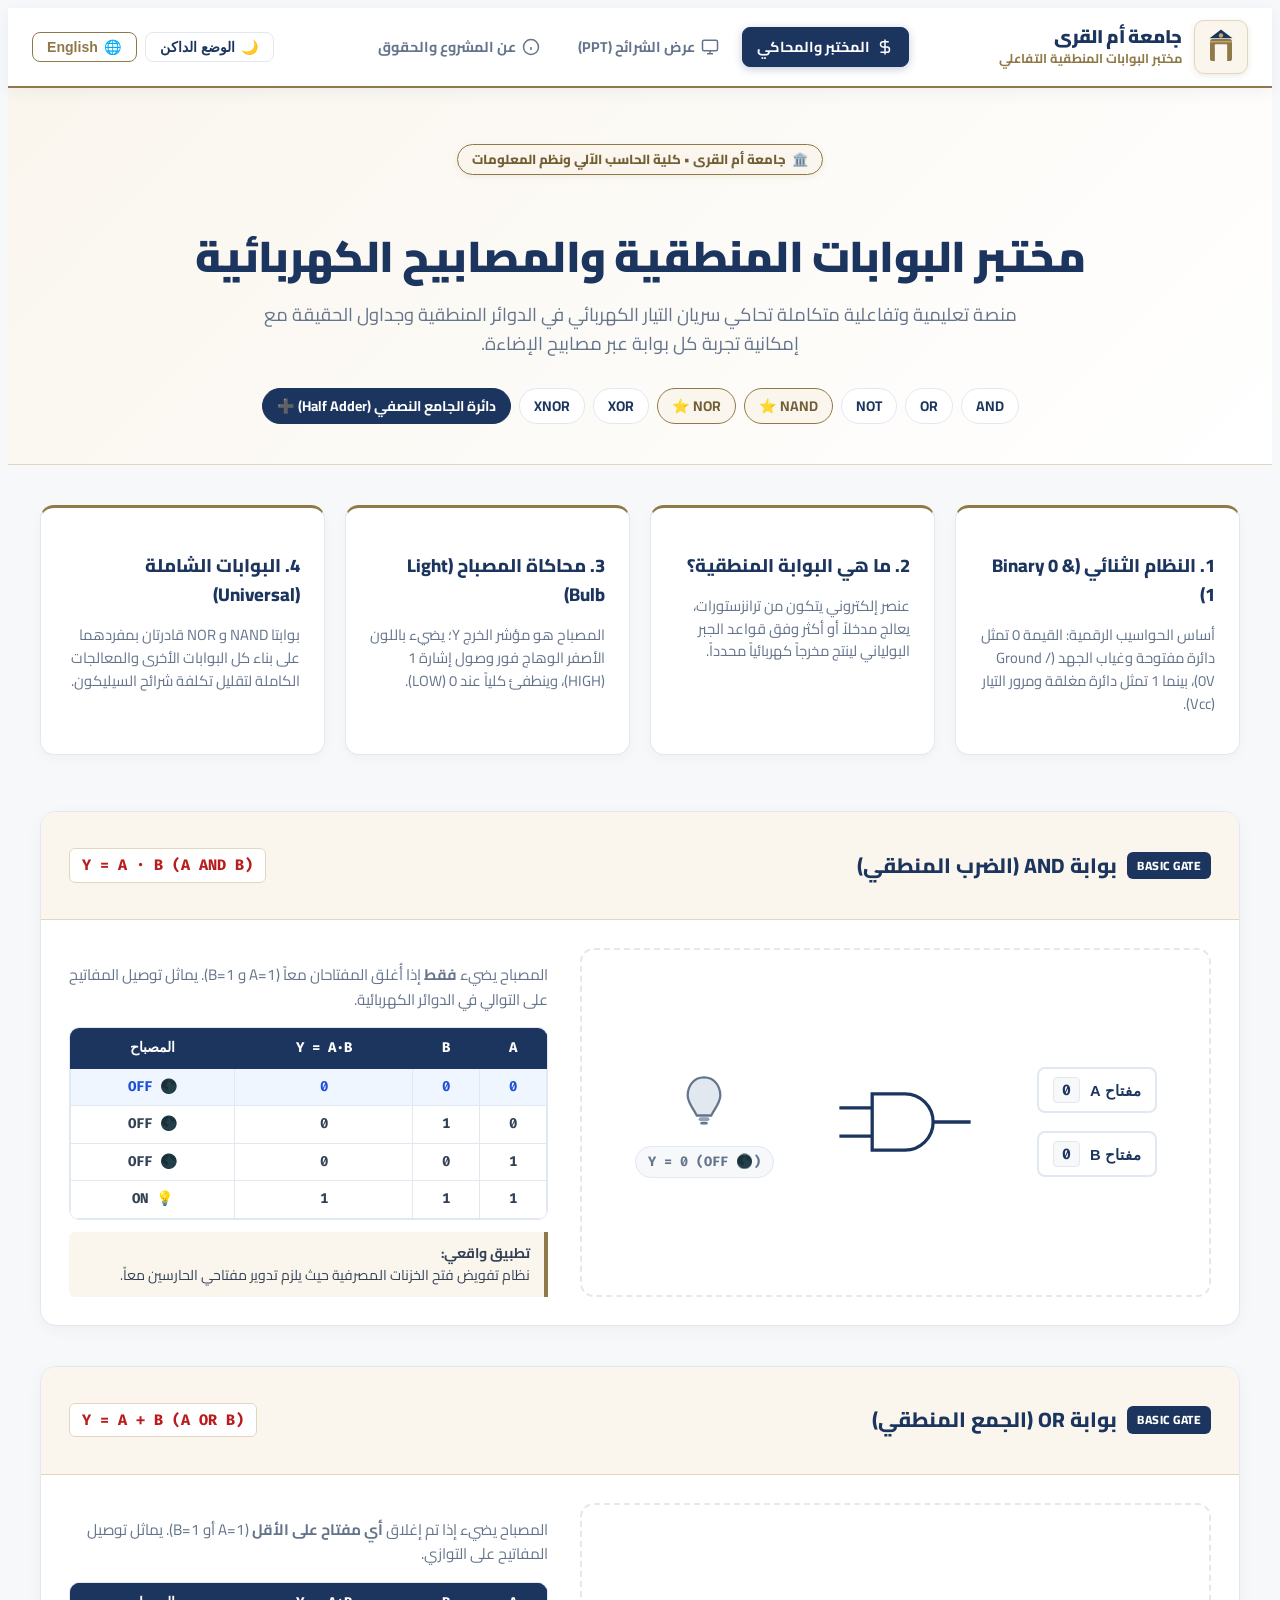
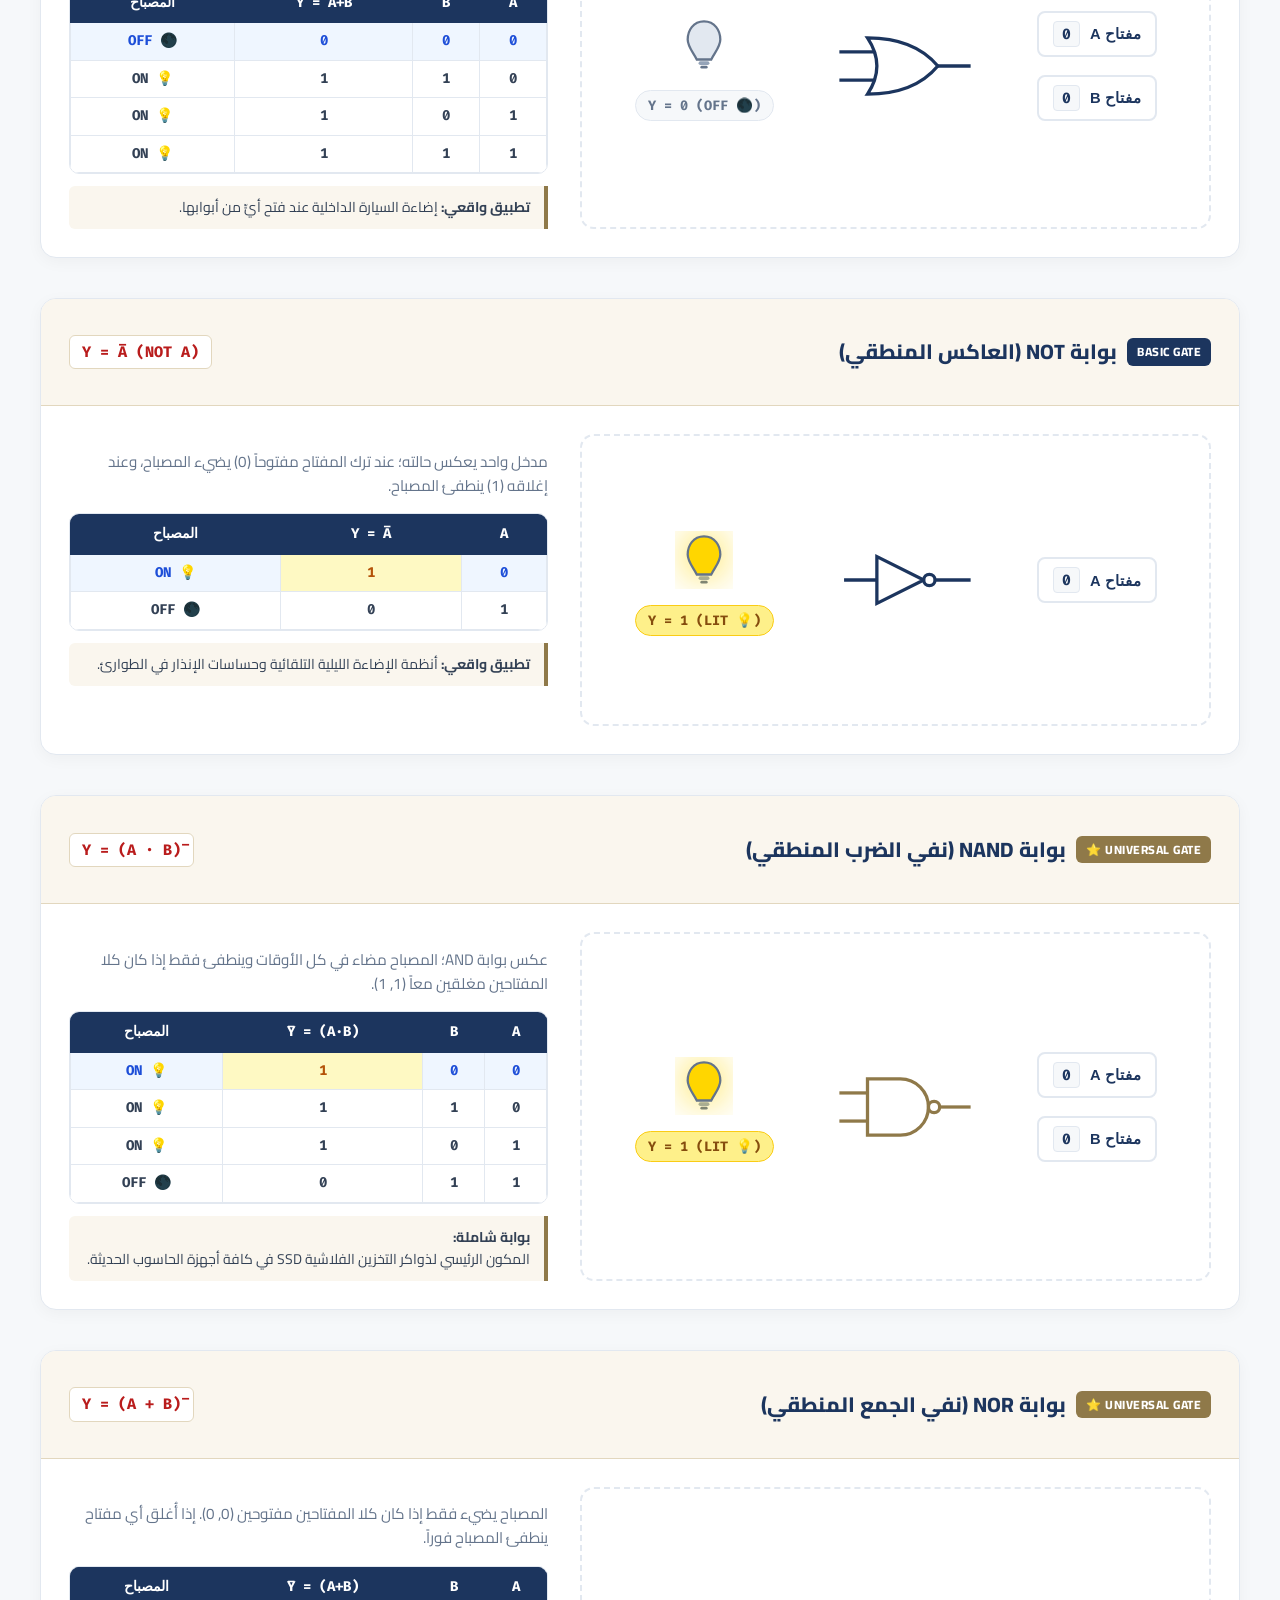
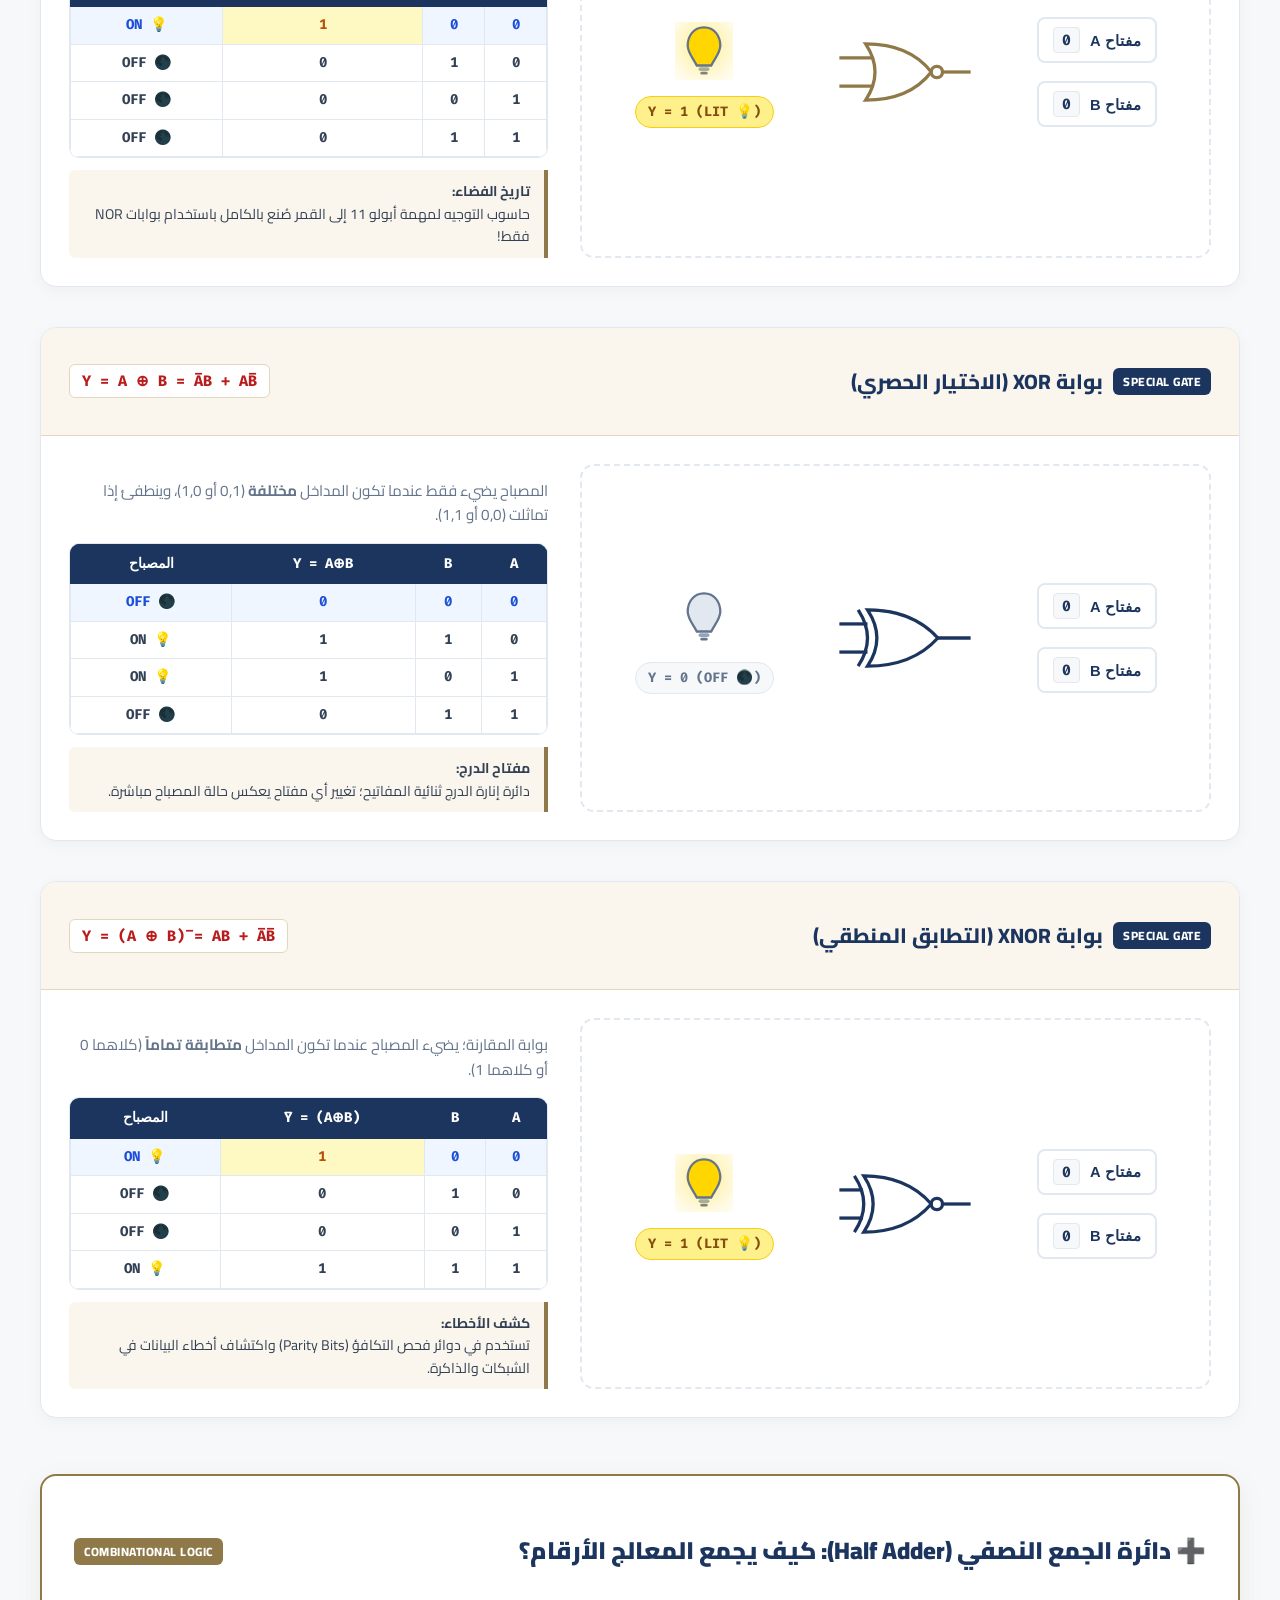
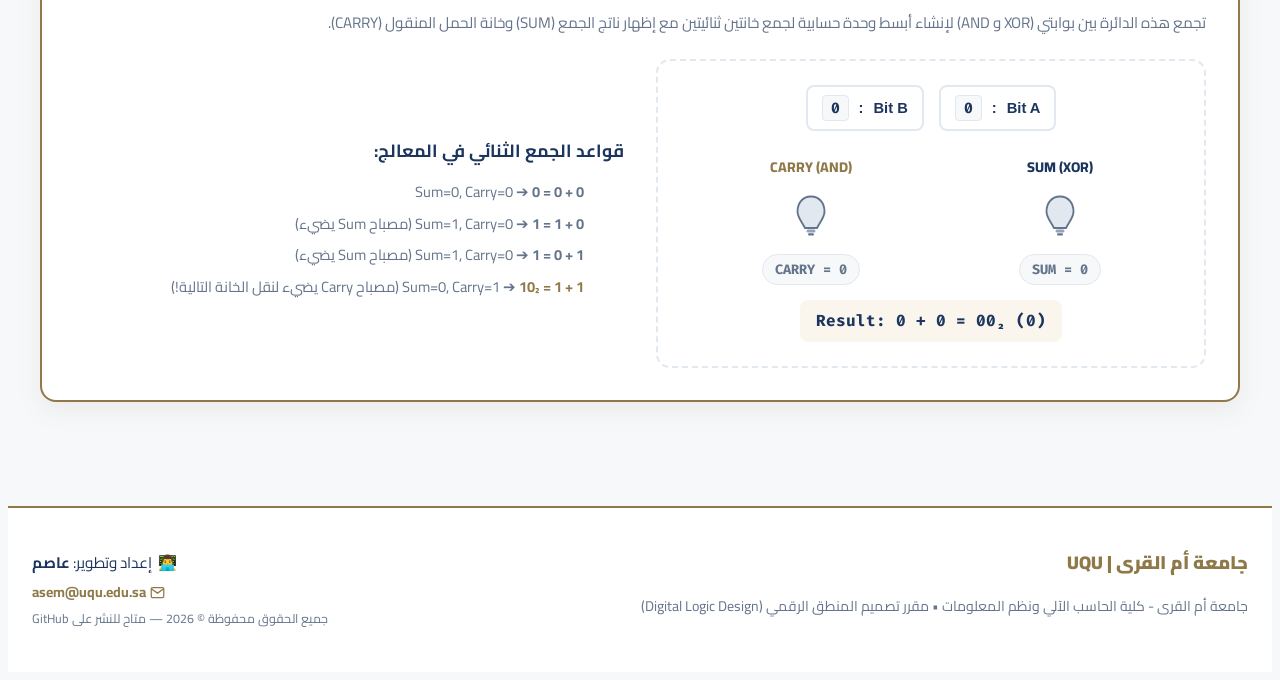
==== index.html @ 2a8ad89b "feat: UQU Logic Gates Interactive Simulator and PPT Mimic complete release" ====
<!DOCTYPE html>
<html lang="ar" dir="rtl">
<head>
  <meta charset="UTF-8">
  <meta name="viewport" content="width=device-width, initial-scale=1.0">
  <title>مختبر البوابات المنطقية والمصابيح | جامعة أم القرى (UQU)</title>
  
  <!-- Fonts: Cairo (Official Arabic Web Font) + Outfit + Fira Code -->
  <link rel="preconnect" href="https://fonts.googleapis.com">
  <link rel="preconnect" href="https://fonts.gstatic.com" crossorigin>
  <link href="https://fonts.googleapis.com/css2?family=Cairo:wght@400;600;700;800;900&family=Fira+Code:wght@400;600;700&family=Outfit:wght@400;600;700;800&display=swap" rel="stylesheet">
  
  <!-- UQU Unified Stylesheet -->
  <link rel="stylesheet" href="uqu-style.css">

  <style>
    /* PAGE SPECIFIC WORKBENCH STYLING */
    .hero-banner {
      background: linear-gradient(135deg, var(--uqu-cream) 0%, var(--bg-card) 100%);
      border-bottom: 1.5px solid var(--uqu-border-gold);
      padding: 3.5rem 1.5rem 2.5rem;
      text-align: center;
    }

    .hero-container {
      max-width: 900px;
      margin: 0 auto;
    }

    .uqu-badge-pill {
      display: inline-flex;
      align-items: center;
      gap: 6px;
      background: var(--uqu-cream);
      border: 1.5px solid var(--uqu-gold);
      color: var(--uqu-gold-dark);
      font-weight: 800;
      font-size: 0.82rem;
      padding: 4px 14px;
      border-radius: 20px;
      margin-bottom: 1.2rem;
      box-shadow: 0 2px 6px rgba(143, 121, 73, 0.1);
    }
    body.dark-mode .uqu-badge-pill {
      color: var(--uqu-gold-light);
    }

    .hero-title {
      font-size: 2.7rem;
      font-weight: 900;
      color: var(--uqu-navy);
      line-height: 1.25;
      margin-bottom: 1rem;
      letter-spacing: -0.5px;
    }

    .hero-desc {
      font-size: 1.15rem;
      color: var(--text-muted);
      max-width: 760px;
      margin: 0 auto 1.8rem;
    }

    .gate-quick-links {
      display: flex;
      justify-content: center;
      flex-wrap: wrap;
      gap: 8px;
    }

    .gate-chip {
      background: var(--bg-card);
      border: 1.5px solid var(--border-card);
      color: var(--text-primary);
      padding: 6px 14px;
      border-radius: 20px;
      font-weight: 700;
      font-size: 0.88rem;
      text-decoration: none;
      transition: all 0.2s;
    }
    .gate-chip:hover {
      border-color: var(--uqu-gold);
      background: var(--uqu-cream);
      transform: translateY(-2px);
    }
    .gate-chip.special-chip {
      border-color: var(--uqu-gold);
      color: var(--uqu-gold-dark);
      background: var(--uqu-cream);
    }

    /* MAIN CONTAINER */
    .lab-container {
      max-width: 1200px;
      margin: 0 auto;
      padding: 2.5rem 1.5rem;
    }

    /* CONCEPTS 4-GRID */
    .concepts-grid {
      display: grid;
      grid-template-columns: repeat(auto-fit, minmax(260px, 1fr));
      gap: 1.25rem;
      margin-bottom: 3.5rem;
    }

    .concept-card {
      background: var(--bg-card);
      border: 1.5px solid var(--border-card);
      border-radius: 14px;
      padding: 1.5rem;
      box-shadow: 0 4px 12px rgba(0,0,0,0.03);
      transition: all 0.2s;
      border-top: 3px solid var(--uqu-gold);
    }
    .concept-card:hover {
      transform: translateY(-3px);
      box-shadow: 0 8px 20px rgba(143, 121, 73, 0.12);
    }

    .concept-card h3 {
      font-size: 1.15rem;
      color: var(--uqu-navy);
      font-weight: 800;
      margin-bottom: 8px;
    }

    .concept-card p {
      font-size: 0.92rem;
      color: var(--text-muted);
      line-height: 1.55;
    }

    /* GATE CARD */
    .gate-block {
      background: var(--bg-card);
      border: 1.5px solid var(--border-card);
      border-radius: 16px;
      margin-bottom: 2.5rem;
      overflow: hidden;
      box-shadow: 0 4px 16px rgba(0,0,0,0.04);
      transition: border-color 0.2s;
    }
    .gate-block:hover {
      border-color: var(--uqu-gold);
    }

    .gate-head {
      background: var(--uqu-cream);
      border-bottom: 1.5px solid var(--uqu-border-gold);
      padding: 1rem 1.75rem;
      display: flex;
      justify-content: space-between;
      align-items: center;
      flex-wrap: wrap;
      gap: 10px;
    }

    .gate-badge-tag {
      font-size: 0.75rem;
      font-weight: 800;
      padding: 4px 10px;
      border-radius: 6px;
      letter-spacing: 0.5px;
      text-transform: uppercase;
      background: #1C355E;
      color: #fff;
    }
    .gate-badge-tag.univ {
      background: #8F7949;
    }

    .gate-formula-pill {
      font-family: 'Fira Code', monospace;
      font-weight: 700;
      background: var(--bg-card);
      border: 1.5px solid var(--uqu-border-gold);
      padding: 4px 12px;
      border-radius: 6px;
      color: #b91c1c;
      font-size: 0.95rem;
      direction: ltr;
    }
    body.dark-mode .gate-formula-pill {
      color: #f87171;
    }

    .gate-body-grid {
      display: grid;
      grid-template-columns: 1.25fr 0.95fr;
      gap: 2rem;
      padding: 1.75rem;
    }
    @media (max-width: 900px) {
      .gate-body-grid { grid-template-columns: 1fr; }
    }

    /* SIMULATION WORKBENCH */
    .circuit-bench {
      background: #ffffff;
      border: 2px dashed var(--border-card);
      border-radius: 14px;
      padding: 1.5rem;
      display: flex;
      align-items: center;
      justify-content: space-around;
      min-height: 240px;
      position: relative;
    }
    body.dark-mode .circuit-bench {
      background: #090e18;
      border-style: solid;
    }

    /* SWITCHES */
    .switches-col {
      display: flex;
      flex-direction: column;
      gap: 18px;
      z-index: 2;
    }

    .uqu-switch-btn {
      background: var(--bg-card);
      border: 2px solid var(--border-card);
      padding: 8px 14px;
      border-radius: 8px;
      cursor: pointer;
      display: flex;
      align-items: center;
      gap: 10px;
      font-weight: 800;
      font-size: 0.92rem;
      color: var(--text-primary);
      transition: all 0.2s;
      user-select: none;
    }
    .uqu-switch-btn:hover {
      border-color: var(--uqu-gold);
    }
    .uqu-switch-btn.active {
      background: #DCFCE7;
      border-color: #16A34A;
      color: #14532D;
      box-shadow: 0 0 10px rgba(22, 163, 74, 0.25);
    }

    .switch-val-badge {
      font-family: 'Fira Code', monospace;
      background: var(--bg-page);
      border: 1px solid var(--border-card);
      padding: 2px 8px;
      border-radius: 4px;
      font-weight: 900;
    }
    .uqu-switch-btn.active .switch-val-badge {
      background: #16A34A;
      color: #FFFFFF;
      border-color: #16A34A;
    }

    /* SCHEMATIC SVG */
    .schematic-box {
      display: flex;
      align-items: center;
      justify-content: center;
    }
    .gate-wire-svg {
      width: 150px;
      height: 90px;
    }

    /* BULB */
    .bulb-col {
      display: flex;
      flex-direction: column;
      align-items: center;
      gap: 10px;
      z-index: 2;
    }

    .bulb-socket {
      width: 70px;
      height: 70px;
      display: flex;
      align-items: center;
      justify-content: center;
      position: relative;
    }

    .bulb-svg-elem {
      width: 58px;
      height: 58px;
      transition: all 0.25s;
    }

    .bulb-glass-core {
      fill: var(--bulb-off);
      transition: fill 0.25s;
    }

    .bulb-col.lit .bulb-glass-core {
      fill: var(--bulb-on) !important;
      filter: drop-shadow(0 0 22px rgba(255, 214, 0, 0.95));
    }

    .bulb-state-tag {
      font-family: 'Fira Code', monospace;
      font-size: 0.85rem;
      font-weight: 800;
      padding: 4px 12px;
      border-radius: 20px;
      background: var(--bg-page);
      border: 1px solid var(--border-card);
      color: var(--text-muted);
    }
    .bulb-col.lit .bulb-state-tag {
      background: #FEF08A;
      color: #854D0E;
      border-color: #FACC15;
    }

    /* TRUTH TABLE */
    .uqu-table-box {
      border-radius: 10px;
      overflow: hidden;
      border: 1.5px solid var(--border-card);
      margin-top: 10px;
    }

    .uqu-truth-table {
      width: 100%;
      border-collapse: collapse;
      font-family: 'Fira Code', monospace;
      font-size: 0.88rem;
      text-align: center;
      background: var(--bg-card);
    }

    .uqu-truth-table th {
      background: #1C355E;
      color: #FFFFFF;
      padding: 8px 10px;
      border: 1px solid #1C355E;
    }

    .uqu-truth-table td {
      padding: 7px 10px;
      border: 1px solid var(--border-card);
      color: var(--text-body);
      font-weight: 700;
    }

    .uqu-truth-table tr.active-row td {
      background: #EFF6FF;
      color: #1D4ED8;
      font-weight: 900;
    }
    .uqu-truth-table tr.active-row td.output-1 {
      background: #FEF9C3;
      color: #B45309;
    }

    /* REAL WORLD CARD */
    .uqu-real-card {
      background: var(--uqu-cream);
      border-right: 4px solid var(--uqu-gold);
      padding: 10px 14px;
      border-radius: 6px 0 0 6px;
      font-size: 0.88rem;
      margin-top: 12px;
      color: var(--text-body);
    }
    body.lang-en .uqu-real-card {
      border-right: none;
      border-left: 4px solid var(--uqu-gold);
      border-radius: 0 6px 6px 0;
    }

    /* HALF ADDER EXPANSION */
    .adder-box {
      background: var(--bg-card);
      border: 2px solid var(--uqu-gold);
      border-radius: 16px;
      padding: 2rem;
      margin-top: 3.5rem;
      box-shadow: 0 8px 24px rgba(143, 121, 73, 0.1);
    }

    .adder-header {
      display: flex;
      justify-content: space-between;
      align-items: center;
      flex-wrap: wrap;
      gap: 10px;
      margin-bottom: 1rem;
    }
    .adder-header h3 {
      font-size: 1.5rem;
      color: var(--uqu-navy);
      font-weight: 900;
    }
  </style>
</head>
<body class="lang-ar">

  <!-- UNIFIED UQU TOP NAVIGATION BAR (Injected by uqu-theme.js) -->
  <header id="uqu-header"></header>

  <!-- HERO SECTION -->
  <section class="hero-banner">
    <div class="hero-container">
      <div class="uqu-badge-pill">
        <span>🏛️</span>
        <span class="ar-txt">جامعة أم القرى • كلية الحاسب الآلي ونظم المعلومات</span>
        <span class="en-txt">Umm Al-Qura University • College of Computer & Information Systems</span>
      </div>

      <h1 class="hero-title">
        <span class="ar-txt">مختبر البوابات المنطقية والمصابيح الكهربائية</span>
        <span class="en-txt">Interactive Logic Gates & Light Bulb Simulator</span>
      </h1>

      <p class="hero-desc">
        <span class="ar-txt">منصة تعليمية وتفاعلية متكاملة تحاكي سريان التيار الكهربائي في الدوائر المنطقية وجداول الحقيقة مع إمكانية تجربة كل بوابة عبر مصابيح الإضاءة.</span>
        <span class="en-txt">A comprehensive interactive learning lab simulating electrical current flow through logic gates, truth tables, and real incandescent lamps.</span>
      </p>

      <div class="gate-quick-links">
        <a href="#gate-and" class="gate-chip">AND</a>
        <a href="#gate-or" class="gate-chip">OR</a>
        <a href="#gate-not" class="gate-chip">NOT</a>
        <a href="#gate-nand" class="gate-chip special-chip">NAND ⭐</a>
        <a href="#gate-nor" class="gate-chip special-chip">NOR ⭐</a>
        <a href="#gate-xor" class="gate-chip">XOR</a>
        <a href="#gate-xnor" class="gate-chip">XNOR</a>
        <a href="#half-adder-sec" class="gate-chip" style="background: #1C355E; color: white; border-color: #1C355E;">
          <span class="ar-txt">دائرة الجامع النصفي (Half Adder) ➕</span>
          <span class="en-txt">Half Adder Circuit ➕</span>
        </a>
      </div>
    </div>
  </section>

  <!-- MAIN LAB CONTENT -->
  <main class="lab-container">

    <!-- 4 CORE PRINCIPLE CARDS -->
    <section class="concepts-grid">
      <div class="concept-card">
        <h3>
          <span class="ar-txt">1. النظام الثنائي (Binary 0 & 1)</span>
          <span class="en-txt">1. Binary System (0 & 1)</span>
        </h3>
        <p>
          <span class="ar-txt">أساس الحواسيب الرقمية: القيمة 0 تمثل دائرة مفتوحة وغياب الجهد (Ground / 0V)، بينما 1 تمثل دائرة مغلقة ومرور التيار (Vcc).</span>
          <span class="en-txt">Digital foundation: 0 represents an open circuit and zero voltage (Ground), while 1 represents a closed circuit and active voltage (Vcc).</span>
        </p>
      </div>

      <div class="concept-card">
        <h3>
          <span class="ar-txt">2. ما هي البوابة المنطقية؟</span>
          <span class="en-txt">2. What is a Logic Gate?</span>
        </h3>
        <p>
          <span class="ar-txt">عنصر إلكتروني يتكون من ترانزستورات، يعالج مدخلاً أو أكثر وفق قواعد الجبر البولياني لينتج مخرجاً كهربائياً محدداً.</span>
          <span class="en-txt">An electronic device built of transistors that processes inputs using Boolean logic to produce a single electrical output.</span>
        </p>
      </div>

      <div class="concept-card">
        <h3>
          <span class="ar-txt">3. محاكاة المصباح (Light Bulb)</span>
          <span class="en-txt">3. Light Bulb Simulation</span>
        </h3>
        <p>
          <span class="ar-txt">المصباح هو مؤشر الخرج Y؛ يضيء باللون الأصفر الوهاج فور وصول إشارة 1 (HIGH)، وينطفئ كلياً عند 0 (LOW).</span>
          <span class="en-txt">The incandescent bulb indicates output Y; it illuminates yellow upon receiving a 1 (HIGH) and darkens on 0 (LOW).</span>
        </p>
      </div>

      <div class="concept-card">
        <h3>
          <span class="ar-txt">4. البوابات الشاملة (Universal)</span>
          <span class="en-txt">4. Universal Gates (NAND/NOR)</span>
        </h3>
        <p>
          <span class="ar-txt">بوابتا NAND و NOR قادرتان بمفردهما على بناء كل البوابات الأخرى والمعالجات الكاملة لتقليل تكلفة شرائح السيليكون.</span>
          <span class="en-txt">NAND and NOR alone can synthesize every other gate type, significantly reducing silicon fabrication complexity and cost.</span>
        </p>
      </div>
    </section>

    <!-- SECTION: THE 7 LOGIC GATES -->
    <section>
      <!-- 1. AND GATE -->
      <article class="gate-block" id="gate-and">
        <div class="gate-head">
          <div style="display: flex; align-items: center; gap: 10px;">
            <span class="gate-badge-tag">BASIC GATE</span>
            <h3 style="font-size: 1.3rem; font-weight: 800; color: var(--uqu-navy);">
              <span class="ar-txt">بوابة AND (الضرب المنطقي)</span>
              <span class="en-txt">AND Gate (Conjunction)</span>
            </h3>
          </div>
          <div class="gate-formula-pill">Y = A · B (A AND B)</div>
        </div>
        <div class="gate-body-grid">
          <div class="circuit-bench">
            <div class="switches-col">
              <button class="uqu-switch-btn" id="sw-and-a" onclick="flipGateSwitch('and', 'a')">
                <span><span class="ar-txt">مفتاح A</span><span class="en-txt">Switch A</span></span>
                <span class="switch-val-badge" id="val-and-a">0</span>
              </button>
              <button class="uqu-switch-btn" id="sw-and-b" onclick="flipGateSwitch('and', 'b')">
                <span><span class="ar-txt">مفتاح B</span><span class="en-txt">Switch B</span></span>
                <span class="switch-val-badge" id="val-and-b">0</span>
              </button>
            </div>

            <div class="schematic-box">
              <svg class="gate-wire-svg" viewBox="0 0 160 80">
                <line x1="10" y1="25" x2="45" y2="25" stroke="#1C355E" stroke-width="3.5"/>
                <line x1="10" y1="55" x2="45" y2="55" stroke="#1C355E" stroke-width="3.5"/>
                <path d="M 45 10 L 80 10 A 30 30 0 0 1 80 70 L 45 70 Z" fill="#ffffff" stroke="#1C355E" stroke-width="3.5"/>
                <line x1="110" y1="40" x2="150" y2="40" stroke="#1C355E" stroke-width="3.5"/>
              </svg>
            </div>

            <div class="bulb-col" id="bulb-col-and">
              <div class="bulb-socket">
                <svg class="bulb-svg-elem" viewBox="0 0 64 64">
                  <rect x="26" y="50" width="12" height="4" rx="2" fill="#94a3b8"/>
                  <rect x="28" y="55" width="8" height="3" rx="1.5" fill="#64748b"/>
                  <path class="bulb-glass-core" d="M32,6 C20,6 14,16 14,26 C14,34 20,40 24,48 L40,48 C44,40 50,34 50,26 C50,16 44,6 32,6 Z" stroke="#64748b" stroke-width="2.5"/>
                </svg>
              </div>
              <span class="bulb-state-tag" id="badge-and">Y = 0 (OFF)</span>
            </div>
          </div>

          <div>
            <p style="font-size: 0.95rem; color: var(--text-muted);">
              <span class="ar-txt">المصباح يضيء <strong>فقط</strong> إذا أُغلق المفتاحان معاً (A=1 و B=1). يماثل توصيل المفاتيح على التوالي في الدوائر الكهربائية.</span>
              <span class="en-txt">The lamp turns ON <strong>ONLY</strong> when both switches are closed (A=1 and B=1). Analogous to series switches in an electrical circuit.</span>
            </p>
            <div class="uqu-table-box">
              <table class="uqu-truth-table" id="table-and">
                <thead><tr><th>A</th><th>B</th><th>Y = A·B</th><th><span class="ar-txt">المصباح</span><span class="en-txt">Lamp</span></th></tr></thead>
                <tbody>
                  <tr data-row="00" class="active-row"><td>0</td><td>0</td><td>0</td><td>🌑 OFF</td></tr>
                  <tr data-row="01"><td>0</td><td>1</td><td>0</td><td>🌑 OFF</td></tr>
                  <tr data-row="10"><td>1</td><td>0</td><td>0</td><td>🌑 OFF</td></tr>
                  <tr data-row="11"><td>1</td><td>1</td><td class="output-1">1</td><td>💡 ON</td></tr>
                </tbody>
              </table>
            </div>
            <div class="uqu-real-card">
              <strong class="ar-txt">تطبيق واقعي:</strong><strong class="en-txt">Application:</strong>
              <span class="ar-txt">نظام تفويض فتح الخزنات المصرفية حيث يلزم تدوير مفتاحي الحارسين معاً.</span>
              <span class="en-txt">Two-operator security clearance requiring dual simultaneous keys.</span>
            </div>
          </div>
        </div>
      </article>

      <!-- 2. OR GATE -->
      <article class="gate-block" id="gate-or">
        <div class="gate-head">
          <div style="display: flex; align-items: center; gap: 10px;">
            <span class="gate-badge-tag">BASIC GATE</span>
            <h3 style="font-size: 1.3rem; font-weight: 800; color: var(--uqu-navy);">
              <span class="ar-txt">بوابة OR (الجمع المنطقي)</span>
              <span class="en-txt">OR Gate (Disjunction)</span>
            </h3>
          </div>
          <div class="gate-formula-pill">Y = A + B (A OR B)</div>
        </div>
        <div class="gate-body-grid">
          <div class="circuit-bench">
            <div class="switches-col">
              <button class="uqu-switch-btn" id="sw-or-a" onclick="flipGateSwitch('or', 'a')">
                <span><span class="ar-txt">مفتاح A</span><span class="en-txt">Switch A</span></span>
                <span class="switch-val-badge" id="val-or-a">0</span>
              </button>
              <button class="uqu-switch-btn" id="sw-or-b" onclick="flipGateSwitch('or', 'b')">
                <span><span class="ar-txt">مفتاح B</span><span class="en-txt">Switch B</span></span>
                <span class="switch-val-badge" id="val-or-b">0</span>
              </button>
            </div>

            <div class="schematic-box">
              <svg class="gate-wire-svg" viewBox="0 0 160 80">
                <line x1="10" y1="25" x2="48" y2="25" stroke="#1C355E" stroke-width="3.5"/>
                <line x1="10" y1="55" x2="48" y2="55" stroke="#1C355E" stroke-width="3.5"/>
                <path d="M 40 10 Q 60 40 40 70 Q 90 70 115 40 Q 90 10 40 10 Z" fill="#ffffff" stroke="#1C355E" stroke-width="3.5"/>
                <line x1="115" y1="40" x2="150" y2="40" stroke="#1C355E" stroke-width="3.5"/>
              </svg>
            </div>

            <div class="bulb-col" id="bulb-col-or">
              <div class="bulb-socket">
                <svg class="bulb-svg-elem" viewBox="0 0 64 64">
                  <rect x="26" y="50" width="12" height="4" rx="2" fill="#94a3b8"/>
                  <rect x="28" y="55" width="8" height="3" rx="1.5" fill="#64748b"/>
                  <path class="bulb-glass-core" d="M32,6 C20,6 14,16 14,26 C14,34 20,40 24,48 L40,48 C44,40 50,34 50,26 C50,16 44,6 32,6 Z" stroke="#64748b" stroke-width="2.5"/>
                </svg>
              </div>
              <span class="bulb-state-tag" id="badge-or">Y = 0 (OFF)</span>
            </div>
          </div>

          <div>
            <p style="font-size: 0.95rem; color: var(--text-muted);">
              <span class="ar-txt">المصباح يضيء إذا تم إغلاق <strong>أي مفتاح على الأقل</strong> (A=1 أو B=1). يماثل توصيل المفاتيح على التوازي.</span>
              <span class="en-txt">The lamp turns ON if <strong>AT LEAST ONE</strong> switch is closed. Analogous to two parallel switches.</span>
            </p>
            <div class="uqu-table-box">
              <table class="uqu-truth-table" id="table-or">
                <thead><tr><th>A</th><th>B</th><th>Y = A+B</th><th><span class="ar-txt">المصباح</span><span class="en-txt">Lamp</span></th></tr></thead>
                <tbody>
                  <tr data-row="00" class="active-row"><td>0</td><td>0</td><td>0</td><td>🌑 OFF</td></tr>
                  <tr data-row="01"><td>0</td><td>1</td><td class="output-1">1</td><td>💡 ON</td></tr>
                  <tr data-row="10"><td>1</td><td>0</td><td class="output-1">1</td><td>💡 ON</td></tr>
                  <tr data-row="11"><td>1</td><td>1</td><td class="output-1">1</td><td>💡 ON</td></tr>
                </tbody>
              </table>
            </div>
            <div class="uqu-real-card">
              <strong class="ar-txt">تطبيق واقعي:</strong><strong class="en-txt">Application:</strong>
              <span class="ar-txt">إضاءة السيارة الداخلية عند فتح أيٍّ من أبوابها.</span>
              <span class="en-txt">Interior cabin lighting activating when any vehicle door is opened.</span>
            </div>
          </div>
        </div>
      </article>

      <!-- 3. NOT GATE -->
      <article class="gate-block" id="gate-not">
        <div class="gate-head">
          <div style="display: flex; align-items: center; gap: 10px;">
            <span class="gate-badge-tag">BASIC GATE</span>
            <h3 style="font-size: 1.3rem; font-weight: 800; color: var(--uqu-navy);">
              <span class="ar-txt">بوابة NOT (العاكس المنطقي)</span>
              <span class="en-txt">NOT Gate (Inverter)</span>
            </h3>
          </div>
          <div class="gate-formula-pill">Y = A&#773; (NOT A)</div>
        </div>
        <div class="gate-body-grid">
          <div class="circuit-bench">
            <div class="switches-col">
              <button class="uqu-switch-btn" id="sw-not-a" onclick="flipGateSwitch('not', 'a')">
                <span><span class="ar-txt">مفتاح A</span><span class="en-txt">Switch A</span></span>
                <span class="switch-val-badge" id="val-not-a">0</span>
              </button>
            </div>

            <div class="schematic-box">
              <svg class="gate-wire-svg" viewBox="0 0 160 80">
                <line x1="15" y1="40" x2="50" y2="40" stroke="#1C355E" stroke-width="3.5"/>
                <polygon points="50,15 50,65 100,40" fill="#ffffff" stroke="#1C355E" stroke-width="3.5"/>
                <circle cx="106" cy="40" r="6" fill="#ffffff" stroke="#1C355E" stroke-width="3.5"/>
                <line x1="112" y1="40" x2="150" y2="40" stroke="#1C355E" stroke-width="3.5"/>
              </svg>
            </div>

            <div class="bulb-col lit" id="bulb-col-not">
              <div class="bulb-socket">
                <svg class="bulb-svg-elem" viewBox="0 0 64 64">
                  <rect x="26" y="50" width="12" height="4" rx="2" fill="#94a3b8"/>
                  <rect x="28" y="55" width="8" height="3" rx="1.5" fill="#64748b"/>
                  <path class="bulb-glass-core" d="M32,6 C20,6 14,16 14,26 C14,34 20,40 24,48 L40,48 C44,40 50,34 50,26 C50,16 44,6 32,6 Z" stroke="#64748b" stroke-width="2.5"/>
                </svg>
              </div>
              <span class="bulb-state-tag" id="badge-not">Y = 1 (LIT)</span>
            </div>
          </div>

          <div>
            <p style="font-size: 0.95rem; color: var(--text-muted);">
              <span class="ar-txt">مدخل واحد يعكس حالته؛ عند ترك المفتاح مفتوحاً (0) يضيء المصباح، وعند إغلاقه (1) ينطفئ المصباح.</span>
              <span class="en-txt">Single input that inverts signal. When switch is open (0), lamp is lit (1); closing it turns the lamp OFF.</span>
            </p>
            <div class="uqu-table-box">
              <table class="uqu-truth-table" id="table-not">
                <thead><tr><th>A</th><th>Y = A&#773;</th><th><span class="ar-txt">المصباح</span><span class="en-txt">Lamp</span></th></tr></thead>
                <tbody>
                  <tr data-row="0" class="active-row"><td>0</td><td class="output-1">1</td><td>💡 ON</td></tr>
                  <tr data-row="1"><td>1</td><td>0</td><td>🌑 OFF</td></tr>
                </tbody>
              </table>
            </div>
            <div class="uqu-real-card">
              <strong class="ar-txt">تطبيق واقعي:</strong><strong class="en-txt">Application:</strong>
              <span class="ar-txt">أنظمة الإضاءة الليلية التلقائية وحساسات الإنذار في الطوارئ.</span>
              <span class="en-txt">Automatic photocell streetlights turning on when ambient light drops.</span>
            </div>
          </div>
        </div>
      </article>

      <!-- 4. NAND GATE (UNIVERSAL) -->
      <article class="gate-block" id="gate-nand">
        <div class="gate-head">
          <div style="display: flex; align-items: center; gap: 10px;">
            <span class="gate-badge-tag univ">UNIVERSAL GATE ⭐</span>
            <h3 style="font-size: 1.3rem; font-weight: 800; color: var(--uqu-navy);">
              <span class="ar-txt">بوابة NAND (نفي الضرب المنطقي)</span>
              <span class="en-txt">NAND Gate (NOT-AND)</span>
            </h3>
          </div>
          <div class="gate-formula-pill">Y = (A · B)&#773;</div>
        </div>
        <div class="gate-body-grid">
          <div class="circuit-bench">
            <div class="switches-col">
              <button class="uqu-switch-btn" id="sw-nand-a" onclick="flipGateSwitch('nand', 'a')">
                <span><span class="ar-txt">مفتاح A</span><span class="en-txt">Switch A</span></span>
                <span class="switch-val-badge" id="val-nand-a">0</span>
              </button>
              <button class="uqu-switch-btn" id="sw-nand-b" onclick="flipGateSwitch('nand', 'b')">
                <span><span class="ar-txt">مفتاح B</span><span class="en-txt">Switch B</span></span>
                <span class="switch-val-badge" id="val-nand-b">0</span>
              </button>
            </div>

            <div class="schematic-box">
              <svg class="gate-wire-svg" viewBox="0 0 160 80">
                <line x1="10" y1="25" x2="40" y2="25" stroke="#8F7949" stroke-width="3.5"/>
                <line x1="10" y1="55" x2="40" y2="55" stroke="#8F7949" stroke-width="3.5"/>
                <path d="M 40 10 L 75 10 A 30 30 0 0 1 75 70 L 40 70 Z" fill="#ffffff" stroke="#8F7949" stroke-width="3.5"/>
                <circle cx="111" cy="40" r="6" fill="#ffffff" stroke="#8F7949" stroke-width="3.5"/>
                <line x1="117" y1="40" x2="150" y2="40" stroke="#8F7949" stroke-width="3.5"/>
              </svg>
            </div>

            <div class="bulb-col lit" id="bulb-col-nand">
              <div class="bulb-socket">
                <svg class="bulb-svg-elem" viewBox="0 0 64 64">
                  <rect x="26" y="50" width="12" height="4" rx="2" fill="#94a3b8"/>
                  <rect x="28" y="55" width="8" height="3" rx="1.5" fill="#64748b"/>
                  <path class="bulb-glass-core" d="M32,6 C20,6 14,16 14,26 C14,34 20,40 24,48 L40,48 C44,40 50,34 50,26 C50,16 44,6 32,6 Z" stroke="#64748b" stroke-width="2.5"/>
                </svg>
              </div>
              <span class="bulb-state-tag" id="badge-nand">Y = 1 (LIT)</span>
            </div>
          </div>

          <div>
            <p style="font-size: 0.95rem; color: var(--text-muted);">
              <span class="ar-txt">عكس بوابة AND؛ المصباح مضاء في كل الأوقات وينطفئ فقط إذا كان كلا المفتاحين مغلقين معاً (1, 1).</span>
              <span class="en-txt">Exact inversion of AND; the lamp is lit continuously except when BOTH switches are closed (1, 1).</span>
            </p>
            <div class="uqu-table-box">
              <table class="uqu-truth-table" id="table-nand">
                <thead><tr><th>A</th><th>B</th><th>Y = (A·B)&#773;</th><th><span class="ar-txt">المصباح</span><span class="en-txt">Lamp</span></th></tr></thead>
                <tbody>
                  <tr data-row="00" class="active-row"><td>0</td><td>0</td><td class="output-1">1</td><td>💡 ON</td></tr>
                  <tr data-row="01"><td>0</td><td>1</td><td class="output-1">1</td><td>💡 ON</td></tr>
                  <tr data-row="10"><td>1</td><td>0</td><td class="output-1">1</td><td>💡 ON</td></tr>
                  <tr data-row="11"><td>1</td><td>1</td><td>0</td><td>🌑 OFF</td></tr>
                </tbody>
              </table>
            </div>
            <div class="uqu-real-card">
              <strong class="ar-txt">بوابة شاملة:</strong><strong class="en-txt">Universal Gate:</strong>
              <span class="ar-txt">المكون الرئيسي لذواكر التخزين الفلاشية SSD في كافة أجهزة الحاسوب الحديثة.</span>
              <span class="en-txt">Primary building block of solid-state flash memory (NAND Flash SSDs).</span>
            </div>
          </div>
        </div>
      </article>

      <!-- 5. NOR GATE (UNIVERSAL) -->
      <article class="gate-block" id="gate-nor">
        <div class="gate-head">
          <div style="display: flex; align-items: center; gap: 10px;">
            <span class="gate-badge-tag univ">UNIVERSAL GATE ⭐</span>
            <h3 style="font-size: 1.3rem; font-weight: 800; color: var(--uqu-navy);">
              <span class="ar-txt">بوابة NOR (نفي الجمع المنطقي)</span>
              <span class="en-txt">NOR Gate (NOT-OR)</span>
            </h3>
          </div>
          <div class="gate-formula-pill">Y = (A + B)&#773;</div>
        </div>
        <div class="gate-body-grid">
          <div class="circuit-bench">
            <div class="switches-col">
              <button class="uqu-switch-btn" id="sw-nor-a" onclick="flipGateSwitch('nor', 'a')">
                <span><span class="ar-txt">مفتاح A</span><span class="en-txt">Switch A</span></span>
                <span class="switch-val-badge" id="val-nor-a">0</span>
              </button>
              <button class="uqu-switch-btn" id="sw-nor-b" onclick="flipGateSwitch('nor', 'b')">
                <span><span class="ar-txt">مفتاح B</span><span class="en-txt">Switch B</span></span>
                <span class="switch-val-badge" id="val-nor-b">0</span>
              </button>
            </div>

            <div class="schematic-box">
              <svg class="gate-wire-svg" viewBox="0 0 160 80">
                <line x1="10" y1="25" x2="45" y2="25" stroke="#8F7949" stroke-width="3.5"/>
                <line x1="10" y1="55" x2="45" y2="55" stroke="#8F7949" stroke-width="3.5"/>
                <path d="M 38 10 Q 58 40 38 70 Q 85 70 108 40 Q 85 10 38 10 Z" fill="#ffffff" stroke="#8F7949" stroke-width="3.5"/>
                <circle cx="114" cy="40" r="6" fill="#ffffff" stroke="#8F7949" stroke-width="3.5"/>
                <line x1="120" y1="40" x2="150" y2="40" stroke="#8F7949" stroke-width="3.5"/>
              </svg>
            </div>

            <div class="bulb-col lit" id="bulb-col-nor">
              <div class="bulb-socket">
                <svg class="bulb-svg-elem" viewBox="0 0 64 64">
                  <rect x="26" y="50" width="12" height="4" rx="2" fill="#94a3b8"/>
                  <rect x="28" y="55" width="8" height="3" rx="1.5" fill="#64748b"/>
                  <path class="bulb-glass-core" d="M32,6 C20,6 14,16 14,26 C14,34 20,40 24,48 L40,48 C44,40 50,34 50,26 C50,16 44,6 32,6 Z" stroke="#64748b" stroke-width="2.5"/>
                </svg>
              </div>
              <span class="bulb-state-tag" id="badge-nor">Y = 1 (LIT)</span>
            </div>
          </div>

          <div>
            <p style="font-size: 0.95rem; color: var(--text-muted);">
              <span class="ar-txt">المصباح يضيء فقط إذا كان كلا المفتاحين مفتوحين (0, 0). إذا أُغلق أي مفتاح ينطفئ المصباح فوراً.</span>
              <span class="en-txt">The lamp illuminates exclusively when BOTH switches are open (0, 0). Any closed switch extinguishes it.</span>
            </p>
            <div class="uqu-table-box">
              <table class="uqu-truth-table" id="table-nor">
                <thead><tr><th>A</th><th>B</th><th>Y = (A+B)&#773;</th><th><span class="ar-txt">المصباح</span><span class="en-txt">Lamp</span></th></tr></thead>
                <tbody>
                  <tr data-row="00" class="active-row"><td>0</td><td>0</td><td class="output-1">1</td><td>💡 ON</td></tr>
                  <tr data-row="01"><td>0</td><td>1</td><td>0</td><td>🌑 OFF</td></tr>
                  <tr data-row="10"><td>1</td><td>0</td><td>0</td><td>🌑 OFF</td></tr>
                  <tr data-row="11"><td>1</td><td>1</td><td>0</td><td>🌑 OFF</td></tr>
                </tbody>
              </table>
            </div>
            <div class="uqu-real-card">
              <strong class="ar-txt">تاريخ الفضاء:</strong><strong class="en-txt">Historical Trivia:</strong>
              <span class="ar-txt">حاسوب التوجيه لمهمة أبولو 11 إلى القمر صُنع بالكامل باستخدام بوابات NOR فقط!</span>
              <span class="en-txt">Apollo 11's guidance computer was built entirely out of interconnected NOR gates!</span>
            </div>
          </div>
        </div>
      </article>

      <!-- 6. XOR GATE -->
      <article class="gate-block" id="gate-xor">
        <div class="gate-head">
          <div style="display: flex; align-items: center; gap: 10px;">
            <span class="gate-badge-tag" style="background: #1C355E;">SPECIAL GATE</span>
            <h3 style="font-size: 1.3rem; font-weight: 800; color: var(--uqu-navy);">
              <span class="ar-txt">بوابة XOR (الاختيار الحصري)</span>
              <span class="en-txt">XOR Gate (Exclusive OR)</span>
            </h3>
          </div>
          <div class="gate-formula-pill">Y = A ⊕ B = A&#773;B + AB&#773;</div>
        </div>
        <div class="gate-body-grid">
          <div class="circuit-bench">
            <div class="switches-col">
              <button class="uqu-switch-btn" id="sw-xor-a" onclick="flipGateSwitch('xor', 'a')">
                <span><span class="ar-txt">مفتاح A</span><span class="en-txt">Switch A</span></span>
                <span class="switch-val-badge" id="val-xor-a">0</span>
              </button>
              <button class="uqu-switch-btn" id="sw-xor-b" onclick="flipGateSwitch('xor', 'b')">
                <span><span class="ar-txt">مفتاح B</span><span class="en-txt">Switch B</span></span>
                <span class="switch-val-badge" id="val-xor-b">0</span>
              </button>
            </div>

            <div class="schematic-box">
              <svg class="gate-wire-svg" viewBox="0 0 160 80">
                <line x1="10" y1="25" x2="40" y2="25" stroke="#1C355E" stroke-width="3.5"/>
                <line x1="10" y1="55" x2="40" y2="55" stroke="#1C355E" stroke-width="3.5"/>
                <path d="M 30 10 Q 50 40 30 70" fill="none" stroke="#1C355E" stroke-width="3.5"/>
                <path d="M 40 10 Q 60 40 40 70 Q 88 70 115 40 Q 88 10 40 10 Z" fill="#ffffff" stroke="#1C355E" stroke-width="3.5"/>
                <line x1="115" y1="40" x2="150" y2="40" stroke="#1C355E" stroke-width="3.5"/>
              </svg>
            </div>

            <div class="bulb-col" id="bulb-col-xor">
              <div class="bulb-socket">
                <svg class="bulb-svg-elem" viewBox="0 0 64 64">
                  <rect x="26" y="50" width="12" height="4" rx="2" fill="#94a3b8"/>
                  <rect x="28" y="55" width="8" height="3" rx="1.5" fill="#64748b"/>
                  <path class="bulb-glass-core" d="M32,6 C20,6 14,16 14,26 C14,34 20,40 24,48 L40,48 C44,40 50,34 50,26 C50,16 44,6 32,6 Z" stroke="#64748b" stroke-width="2.5"/>
                </svg>
              </div>
              <span class="bulb-state-tag" id="badge-xor">Y = 0 (OFF)</span>
            </div>
          </div>

          <div>
            <p style="font-size: 0.95rem; color: var(--text-muted);">
              <span class="ar-txt">المصباح يضيء فقط عندما تكون المداخل <strong>مختلفة</strong> (0,1 أو 1,0)، وينطفئ إذا تماثلت (0,0 أو 1,1).</span>
              <span class="en-txt">The lamp turns ON only when inputs are <strong>DIFFERENT</strong> (0,1 or 1,0), shutting off when identical.</span>
            </p>
            <div class="uqu-table-box">
              <table class="uqu-truth-table" id="table-xor">
                <thead><tr><th>A</th><th>B</th><th>Y = A⊕B</th><th><span class="ar-txt">المصباح</span><span class="en-txt">Lamp</span></th></tr></thead>
                <tbody>
                  <tr data-row="00" class="active-row"><td>0</td><td>0</td><td>0</td><td>🌑 OFF</td></tr>
                  <tr data-row="01"><td>0</td><td>1</td><td class="output-1">1</td><td>💡 ON</td></tr>
                  <tr data-row="10"><td>1</td><td>0</td><td class="output-1">1</td><td>💡 ON</td></tr>
                  <tr data-row="11"><td>1</td><td>1</td><td>0</td><td>🌑 OFF</td></tr>
                </tbody>
              </table>
            </div>
            <div class="uqu-real-card">
              <strong class="ar-txt">مفتاح الدرج:</strong><strong class="en-txt">Staircase Circuit:</strong>
              <span class="ar-txt">دائرة إنارة الدرج ثنائية المفاتيح؛ تغيير أي مفتاح يعكس حالة المصباح مباشرة.</span>
              <span class="en-txt">Two-way light switch circuit allowing toggle control from either floor.</span>
            </div>
          </div>
        </div>
      </article>

      <!-- 7. XNOR GATE -->
      <article class="gate-block" id="gate-xnor">
        <div class="gate-head">
          <div style="display: flex; align-items: center; gap: 10px;">
            <span class="gate-badge-tag" style="background: #1C355E;">SPECIAL GATE</span>
            <h3 style="font-size: 1.3rem; font-weight: 800; color: var(--uqu-navy);">
              <span class="ar-txt">بوابة XNOR (التطابق المنطقي)</span>
              <span class="en-txt">XNOR Gate (Equivalence)</span>
            </h3>
          </div>
          <div class="gate-formula-pill">Y = (A ⊕ B)&#773; = AB + A&#773;B&#773;</div>
        </div>
        <div class="gate-body-grid">
          <div class="circuit-bench">
            <div class="switches-col">
              <button class="uqu-switch-btn" id="sw-xnor-a" onclick="flipGateSwitch('xnor', 'a')">
                <span><span class="ar-txt">مفتاح A</span><span class="en-txt">Switch A</span></span>
                <span class="switch-val-badge" id="val-xnor-a">0</span>
              </button>
              <button class="uqu-switch-btn" id="sw-xnor-b" onclick="flipGateSwitch('xnor', 'b')">
                <span><span class="ar-txt">مفتاح B</span><span class="en-txt">Switch B</span></span>
                <span class="switch-val-badge" id="val-xnor-b">0</span>
              </button>
            </div>

            <div class="schematic-box">
              <svg class="gate-wire-svg" viewBox="0 0 160 80">
                <line x1="10" y1="25" x2="35" y2="25" stroke="#1C355E" stroke-width="3.5"/>
                <line x1="10" y1="55" x2="35" y2="55" stroke="#1C355E" stroke-width="3.5"/>
                <path d="M 26 10 Q 46 40 26 70" fill="none" stroke="#1C355E" stroke-width="3.5"/>
                <path d="M 36 10 Q 56 40 36 70 Q 82 70 108 40 Q 82 10 36 10 Z" fill="#ffffff" stroke="#1C355E" stroke-width="3.5"/>
                <circle cx="114" cy="40" r="6" fill="#ffffff" stroke="#1C355E" stroke-width="3.5"/>
                <line x1="120" y1="40" x2="150" y2="40" stroke="#1C355E" stroke-width="3.5"/>
              </svg>
            </div>

            <div class="bulb-col lit" id="bulb-col-xnor">
              <div class="bulb-socket">
                <svg class="bulb-svg-elem" viewBox="0 0 64 64">
                  <rect x="26" y="50" width="12" height="4" rx="2" fill="#94a3b8"/>
                  <rect x="28" y="55" width="8" height="3" rx="1.5" fill="#64748b"/>
                  <path class="bulb-glass-core" d="M32,6 C20,6 14,16 14,26 C14,34 20,40 24,48 L40,48 C44,40 50,34 50,26 C50,16 44,6 32,6 Z" stroke="#64748b" stroke-width="2.5"/>
                </svg>
              </div>
              <span class="bulb-state-tag" id="badge-xnor">Y = 1 (LIT)</span>
            </div>
          </div>

          <div>
            <p style="font-size: 0.95rem; color: var(--text-muted);">
              <span class="ar-txt">بوابة المقارنة؛ يضيء المصباح عندما تكون المداخل <strong>متطابقة تماماً</strong> (كلاهما 0 أو كلاهما 1).</span>
              <span class="en-txt">Comparator gate; lamp illuminates when inputs are <strong>IDENTICAL</strong> (both 0 or both 1).</span>
            </p>
            <div class="uqu-table-box">
              <table class="uqu-truth-table" id="table-xnor">
                <thead><tr><th>A</th><th>B</th><th>Y = (A⊕B)&#773;</th><th><span class="ar-txt">المصباح</span><span class="en-txt">Lamp</span></th></tr></thead>
                <tbody>
                  <tr data-row="00" class="active-row"><td>0</td><td>0</td><td class="output-1">1</td><td>💡 ON</td></tr>
                  <tr data-row="01"><td>0</td><td>1</td><td>0</td><td>🌑 OFF</td></tr>
                  <tr data-row="10"><td>1</td><td>0</td><td>0</td><td>🌑 OFF</td></tr>
                  <tr data-row="11"><td>1</td><td>1</td><td class="output-1">1</td><td>💡 ON</td></tr>
                </tbody>
              </table>
            </div>
            <div class="uqu-real-card">
              <strong class="ar-txt">كشف الأخطاء:</strong><strong class="en-txt">Parity Check:</strong>
              <span class="ar-txt">تستخدم في دوائر فحص التكافؤ (Parity Bits) واكتشاف أخطاء البيانات في الشبكات والذاكرة.</span>
              <span class="en-txt">Used in parity generator circuits for telecom transmission and RAM error checking.</span>
            </div>
          </div>
        </div>
      </article>

    </section>

    <!-- SECTION: HALF ADDER EXTENSION -->
    <section class="adder-box" id="half-adder-sec">
      <div class="adder-header">
        <h3>
          ➕ <span class="ar-txt">دائرة الجمع النصفي (Half Adder): كيف يجمع المعالج الأرقام؟</span>
          <span class="en-txt">Half Adder Circuit: How Computers Perform Arithmetic</span>
        </h3>
        <span class="gate-badge-tag" style="background: #8F7949;">COMBINATIONAL LOGIC</span>
      </div>

      <p style="color: var(--text-muted); margin-bottom: 1.5rem; font-size: 0.95rem;">
        <span class="ar-txt">تجمع هذه الدائرة بين بوابتي (XOR و AND) لإنشاء أبسط وحدة حسابية لجمع خانتين ثنائيتين مع إظهار ناتج الجمع (SUM) وخانة الحمل المنقول (CARRY).</span>
        <span class="en-txt">Combines XOR and AND gates to form the foundational binary arithmetic unit calculating SUM and CARRY.</span>
      </p>

      <div style="display: grid; grid-template-columns: 1fr 1fr; gap: 2rem; align-items: center;">
        <div class="circuit-bench" style="flex-direction: column; gap: 15px;">
          <div style="display: flex; gap: 15px;">
            <button class="uqu-switch-btn" id="sw-add-a" onclick="flipAdderBit('a')">
              <span>Bit A</span>: <span class="switch-val-badge" id="val-add-a">0</span>
            </button>
            <button class="uqu-switch-btn" id="sw-add-b" onclick="flipAdderBit('b')">
              <span>Bit B</span>: <span class="switch-val-badge" id="val-add-b">0</span>
            </button>
          </div>

          <div style="display: flex; justify-content: space-around; width: 100%; padding-top: 10px;">
            <div class="bulb-col" id="bulb-col-sum">
              <span style="font-weight: 800; font-size: 0.88rem; color: #1C355E;">SUM (XOR)</span>
              <div class="bulb-socket" style="width: 55px; height: 55px;">
                <svg class="bulb-svg-elem" style="width: 48px; height: 48px;" viewBox="0 0 64 64">
                  <rect x="26" y="50" width="12" height="4" rx="2" fill="#94a3b8"/>
                  <rect x="28" y="55" width="8" height="3" rx="1.5" fill="#64748b"/>
                  <path class="bulb-glass-core" d="M32,6 C20,6 14,16 14,26 C14,34 20,40 24,48 L40,48 C44,40 50,34 50,26 C50,16 44,6 32,6 Z" stroke="#64748b" stroke-width="2.5"/>
                </svg>
              </div>
              <span class="bulb-state-tag" id="badge-sum">SUM = 0</span>
            </div>

            <div class="bulb-col" id="bulb-col-carry">
              <span style="font-weight: 800; font-size: 0.88rem; color: #8F7949;">CARRY (AND)</span>
              <div class="bulb-socket" style="width: 55px; height: 55px;">
                <svg class="bulb-svg-elem" style="width: 48px; height: 48px;" viewBox="0 0 64 64">
                  <rect x="26" y="50" width="12" height="4" rx="2" fill="#94a3b8"/>
                  <rect x="28" y="55" width="8" height="3" rx="1.5" fill="#64748b"/>
                  <path class="bulb-glass-core" d="M32,6 C20,6 14,16 14,26 C14,34 20,40 24,48 L40,48 C44,40 50,34 50,26 C50,16 44,6 32,6 Z" stroke="#64748b" stroke-width="2.5"/>
                </svg>
              </div>
              <span class="bulb-state-tag" id="badge-carry">CARRY = 0</span>
            </div>
          </div>

          <div style="background: var(--uqu-cream); padding: 8px 16px; border-radius: 8px; font-weight: 800; font-family: 'Fira Code', monospace; color: var(--uqu-navy);">
            Result: <span id="adder-binary-txt">0 + 0 = 00₂ (0)</span>
          </div>
        </div>

        <div>
          <h4 style="font-size: 1.1rem; color: var(--uqu-navy); margin-bottom: 8px;">
            <span class="ar-txt">قواعد الجمع الثنائي في المعالج:</span>
            <span class="en-txt">Binary Addition Rules:</span>
          </h4>
          <ul style="list-style: none; display: flex; flex-direction: column; gap: 8px; font-size: 0.92rem; color: var(--text-muted);">
            <li><strong>0 + 0 = 0</strong> ➔ Sum=0, Carry=0</li>
            <li><strong>0 + 1 = 1</strong> ➔ Sum=1, Carry=0 (مصباح Sum يضيء)</li>
            <li><strong>1 + 0 = 1</strong> ➔ Sum=1, Carry=0 (مصباح Sum يضيء)</li>
            <li><strong style="color: #8F7949;">1 + 1 = 10₂</strong> ➔ Sum=0, Carry=1 (مصباح Carry يضيء لنقل الخانة التالية!)</li>
          </ul>
        </div>
      </div>
    </section>

  </main>

  <!-- UNIFIED UQU FOOTER (Injected by uqu-theme.js) -->
  <footer id="uqu-footer"></footer>

  <!-- Central Theme & Unified Navigation Scripts -->
  <script src="uqu-theme.js"></script>

  <script>
    // State of logic gates switches
    const gateState = {
      and:  { a: 0, b: 0 },
      or:   { a: 0, b: 0 },
      not:  { a: 0 },
      nand: { a: 0, b: 0 },
      nor:  { a: 0, b: 0 },
      xor:  { a: 0, b: 0 },
      xnor: { a: 0, b: 0 },
      adder:{ a: 0, b: 0 }
    };

    function flipGateSwitch(gate, input) {
      gateState[gate][input] = gateState[gate][input] === 1 ? 0 : 1;
      updateGateBench(gate);
    }

    function evaluateGateMath(gate) {
      const s = gateState[gate];
      switch(gate) {
        case 'and':  return (s.a && s.b) ? 1 : 0;
        case 'or':   return (s.a || s.b) ? 1 : 0;
        case 'not':  return (!s.a) ? 1 : 0;
        case 'nand': return (!(s.a && s.b)) ? 1 : 0;
        case 'nor':  return (!(s.a || s.b)) ? 1 : 0;
        case 'xor':  return (s.a ^ s.b) ? 1 : 0;
        case 'xnor': return (!(s.a ^ s.b)) ? 1 : 0;
        default: return 0;
      }
    }

    function updateGateBench(gate) {
      const s = gateState[gate];
      const out = evaluateGateMath(gate);

      // Switch A
      const swA = document.getElementById(`sw-${gate}-a`);
      const valA = document.getElementById(`val-${gate}-a`);
      if (swA && valA) {
        swA.classList.toggle('active', s.a === 1);
        valA.textContent = s.a;
      }

      // Switch B
      if (gate !== 'not') {
        const swB = document.getElementById(`sw-${gate}-b`);
        const valB = document.getElementById(`val-${gate}-b`);
        if (swB && valB) {
          swB.classList.toggle('active', s.b === 1);
          valB.textContent = s.b;
        }
      }

      // Bulb
      const bulbCol = document.getElementById(`bulb-col-${gate}`);
      const badge = document.getElementById(`badge-${gate}`);
      if (bulbCol && badge) {
        bulbCol.classList.toggle('lit', out === 1);
        badge.textContent = out === 1 ? 'Y = 1 (LIT 💡)' : 'Y = 0 (OFF 🌑)';
      }

      // Table Row Highlight
      const rowKey = gate === 'not' ? `${s.a}` : `${s.a}${s.b}`;
      const table = document.getElementById(`table-${gate}`);
      if (table) {
        table.querySelectorAll('tbody tr').forEach(r => {
          r.classList.toggle('active-row', r.getAttribute('data-row') === rowKey);
        });
      }
    }

    function flipAdderBit(input) {
      gateState.adder[input] = gateState.adder[input] === 1 ? 0 : 1;
      const a = gateState.adder.a;
      const b = gateState.adder.b;

      document.getElementById('sw-add-a').classList.toggle('active', a === 1);
      document.getElementById('val-add-a').textContent = a;
      document.getElementById('sw-add-b').classList.toggle('active', b === 1);
      document.getElementById('val-add-b').textContent = b;

      const sum = (a ^ b);
      const carry = (a && b) ? 1 : 0;

      document.getElementById('bulb-col-sum').classList.toggle('lit', sum === 1);
      document.getElementById('badge-sum').textContent = `SUM = ${sum}`;

      document.getElementById('bulb-col-carry').classList.toggle('lit', carry === 1);
      document.getElementById('badge-carry').textContent = `CARRY = ${carry}`;

      const dec = carry * 2 + sum;
      document.getElementById('adder-binary-txt').textContent = `${a} + ${b} = ${carry}${sum}₂ (${dec})`;
    }

    // Initialize unified navbar & footer
    document.addEventListener('DOMContentLoaded', () => {
      renderUnifiedHeader('lab');
      renderUnifiedFooter();
      applyUnifiedAppState();
      ['and', 'or', 'not', 'nand', 'nor', 'xor', 'xnor'].forEach(g => updateGateBench(g));
    });
  </script>
</body>
</html>
---- uqu-style.css ----
/* ==========================================================================
   UMM AL-QURA UNIVERSITY (UQU) BRAND IDENTITY & UNIFIED STYLES
   Colors:
   - Primary Gold:    #8F7949 (ذهبي أم القرى الرئيسي)
   - Secondary Gold:  #C5A869 (ذهبي ثانوي فاتح)
   - Deep Royal Navy: #1C355E (كحلي ملكي وقور)
   - Soft Gold Sand:  #FAF6EE (خلفية عاجية رملية)
   - Accent Warm:     #735F35 (درجة الذهبي الداكن)
   ========================================================================== */

:root {
  --uqu-gold: #8F7949;
  --uqu-gold-light: #C5A869;
  --uqu-gold-dark: #735F35;
  --uqu-navy: #1C355E;
  --uqu-navy-dark: #10223D;
  --uqu-cream: #FAF6EE;
  --uqu-border-gold: #E2D7BE;

  /* Theme Tokens: Default Light Mode */
  --bg-page: #F6F8FA;
  --bg-card: #FFFFFF;
  --border-card: #E2E8F0;
  --text-primary: #1C355E;
  --text-body: #334155;
  --text-muted: #64748B;
  --accent-action: #8F7949;

  /* Lamp & Circuit Tokens */
  --bulb-off: #E2E8F0;
  --bulb-on: #FFD600;
  --bulb-glow: rgba(255, 214, 0, 0.85);
  --switch-closed: #DCFCE7;
  --switch-closed-border: #16A34A;
}

/* Dark Mode Overrides */
body.dark-mode {
  --bg-page: #0C121E;
  --bg-card: #131E31;
  --border-card: #20314E;
  --text-primary: #EAE3D2;
  --text-body: #CBD5E1;
  --text-muted: #94A3B8;
  --uqu-navy: #38BDF8;
  --uqu-gold: #C5A869;
  --bulb-off: #1E293B;
  --uqu-cream: #18253D;
  --uqu-border-gold: #3D3524;
}

/* Base Fonts & Typography */
body {
  font-family: 'Cairo', 'Segoe UI', Tahoma, Geneva, Verdana, sans-serif;
  color: var(--text-body);
  background-color: var(--bg-page);
  line-height: 1.6;
  transition: background-color 0.25s, color 0.25s;
}

body.lang-en {
  font-family: 'Outfit', 'Segoe UI', -apple-system, sans-serif;
  direction: ltr;
}

/* Language Visibility Rules */
.en-txt { display: none !important; }
.ar-txt { display: inline-block; }
body.lang-en .en-txt { display: inline-block !important; }
body.lang-en .ar-txt { display: none !important; }

/* ==========================================================================
   UNIFIED HEADER & NAVIGATION
   ========================================================================== */
#uqu-header {
  position: sticky;
  top: 0;
  z-index: 1000;
  background: var(--bg-card);
  border-bottom: 2px solid var(--uqu-gold);
  box-shadow: 0 4px 15px rgba(28, 53, 94, 0.06);
}

.uqu-topbar {
  max-width: 1240px;
  margin: 0 auto;
  padding: 0.75rem 1.5rem;
  display: flex;
  justify-content: space-between;
  align-items: center;
  gap: 1rem;
}

.uqu-brand-link {
  display: flex;
  align-items: center;
  gap: 12px;
  text-decoration: none;
  color: inherit;
}

.uqu-logo-symbol {
  width: 44px;
  height: 44px;
  border-radius: 10px;
  background: var(--uqu-cream);
  border: 1.5px solid var(--uqu-border-gold);
  display: flex;
  align-items: center;
  justify-content: center;
  padding: 4px;
  box-shadow: 0 2px 6px rgba(143, 121, 73, 0.15);
}

.uqu-svg-icon {
  width: 100%;
  height: 100%;
}

.uqu-brand-titles {
  display: flex;
  flex-direction: column;
}

.uqu-uni-name {
  font-weight: 900;
  font-size: 1.15rem;
  color: var(--uqu-navy);
  line-height: 1.2;
  letter-spacing: -0.3px;
}

.uqu-lab-sub {
  font-size: 0.8rem;
  font-weight: 700;
  color: var(--uqu-gold);
}

/* Navigation Links */
.uqu-nav-links {
  display: flex;
  align-items: center;
  gap: 8px;
}

.uqu-nav-item {
  display: flex;
  align-items: center;
  gap: 6px;
  padding: 7px 14px;
  border-radius: 8px;
  text-decoration: none;
  font-size: 0.9rem;
  font-weight: 700;
  color: var(--text-muted);
  border: 1.5px solid transparent;
  transition: all 0.2s;
}

.uqu-nav-item:hover {
  color: var(--uqu-navy);
  background: var(--uqu-cream);
  border-color: var(--uqu-border-gold);
}

.uqu-nav-item.active {
  background: #1C355E;
  color: #FFFFFF !important;
  border-color: #1C355E;
  box-shadow: 0 2px 8px rgba(28, 53, 94, 0.25);
}
body.dark-mode .uqu-nav-item.active {
  background: var(--uqu-gold);
  color: #10223D !important;
  border-color: var(--uqu-gold);
}

/* Action Controls */
.uqu-actions {
  display: flex;
  align-items: center;
  gap: 8px;
}

.uqu-btn-action {
  background: var(--bg-card);
  border: 1.5px solid var(--border-card);
  color: var(--text-primary);
  padding: 6px 14px;
  border-radius: 8px;
  font-weight: 800;
  font-size: 0.88rem;
  cursor: pointer;
  display: flex;
  align-items: center;
  gap: 6px;
  transition: all 0.2s;
}

.uqu-btn-action:hover {
  border-color: var(--uqu-gold);
  background: var(--uqu-cream);
  transform: translateY(-1px);
}

.uqu-btn-lang {
  border-color: var(--uqu-gold);
  color: var(--uqu-gold);
}

/* ==========================================================================
   UNIFIED FOOTER
   ========================================================================== */
#uqu-footer {
  background: var(--bg-card);
  border-top: 2px solid var(--uqu-gold);
  padding: 2.5rem 1.5rem;
  margin-top: 4rem;
}

.uqu-footer-content {
  max-width: 1240px;
  margin: 0 auto;
  display: flex;
  justify-content: space-between;
  align-items: center;
  flex-wrap: wrap;
  gap: 1.5rem;
}

.uqu-footer-brand {
  display: flex;
  flex-direction: column;
  gap: 4px;
}

.uqu-footer-desc {
  font-size: 0.88rem;
  color: var(--text-muted);
}

.uqu-footer-meta {
  display: flex;
  flex-direction: column;
  align-items: flex-end;
  gap: 6px;
}
body.lang-en .uqu-footer-meta {
  align-items: flex-start;
}

.uqu-author-chip {
  display: flex;
  align-items: center;
  gap: 6px;
  font-size: 0.95rem;
  color: var(--text-primary);
}

.uqu-author-email {
  color: var(--uqu-gold);
  text-decoration: none;
  font-weight: 700;
  font-size: 0.88rem;
  display: inline-flex;
  align-items: center;
  gap: 4px;
}
.uqu-author-email:hover {
  text-decoration: underline;
}

.uqu-copyright-text {
  font-size: 0.78rem;
  color: var(--text-muted);
}

/* ==========================================================================
   MODAL DIALOG (ABOUT & AUTHOR)
   ========================================================================== */
.uqu-modal-overlay {
  position: fixed;
  top: 0;
  left: 0;
  width: 100vw;
  height: 100vh;
  background: rgba(16, 34, 61, 0.7);
  backdrop-filter: blur(8px);
  z-index: 2000;
  display: none;
  align-items: center;
  justify-content: center;
  padding: 1.5rem;
}

.uqu-modal-box {
  background: var(--bg-card);
  border: 2px solid var(--uqu-gold);
  border-radius: 16px;
  width: 100%;
  max-width: 520px;
  box-shadow: 0 20px 45px rgba(0,0,0,0.3);
  overflow: hidden;
  animation: modalScale 0.25s cubic-bezier(0.16, 1, 0.3, 1);
}

@keyframes modalScale {
  from { opacity: 0; transform: scale(0.95); }
  to { opacity: 1; transform: scale(1); }
}

.uqu-modal-header {
  background: var(--uqu-cream);
  padding: 1rem 1.5rem;
  border-bottom: 1px solid var(--uqu-border-gold);
  display: flex;
  justify-content: space-between;
  align-items: center;
}

.uqu-close-modal {
  background: transparent;
  border: none;
  font-size: 1.5rem;
  color: var(--text-muted);
  cursor: pointer;
  line-height: 1;
}

.uqu-modal-body {
  padding: 1.5rem;
}
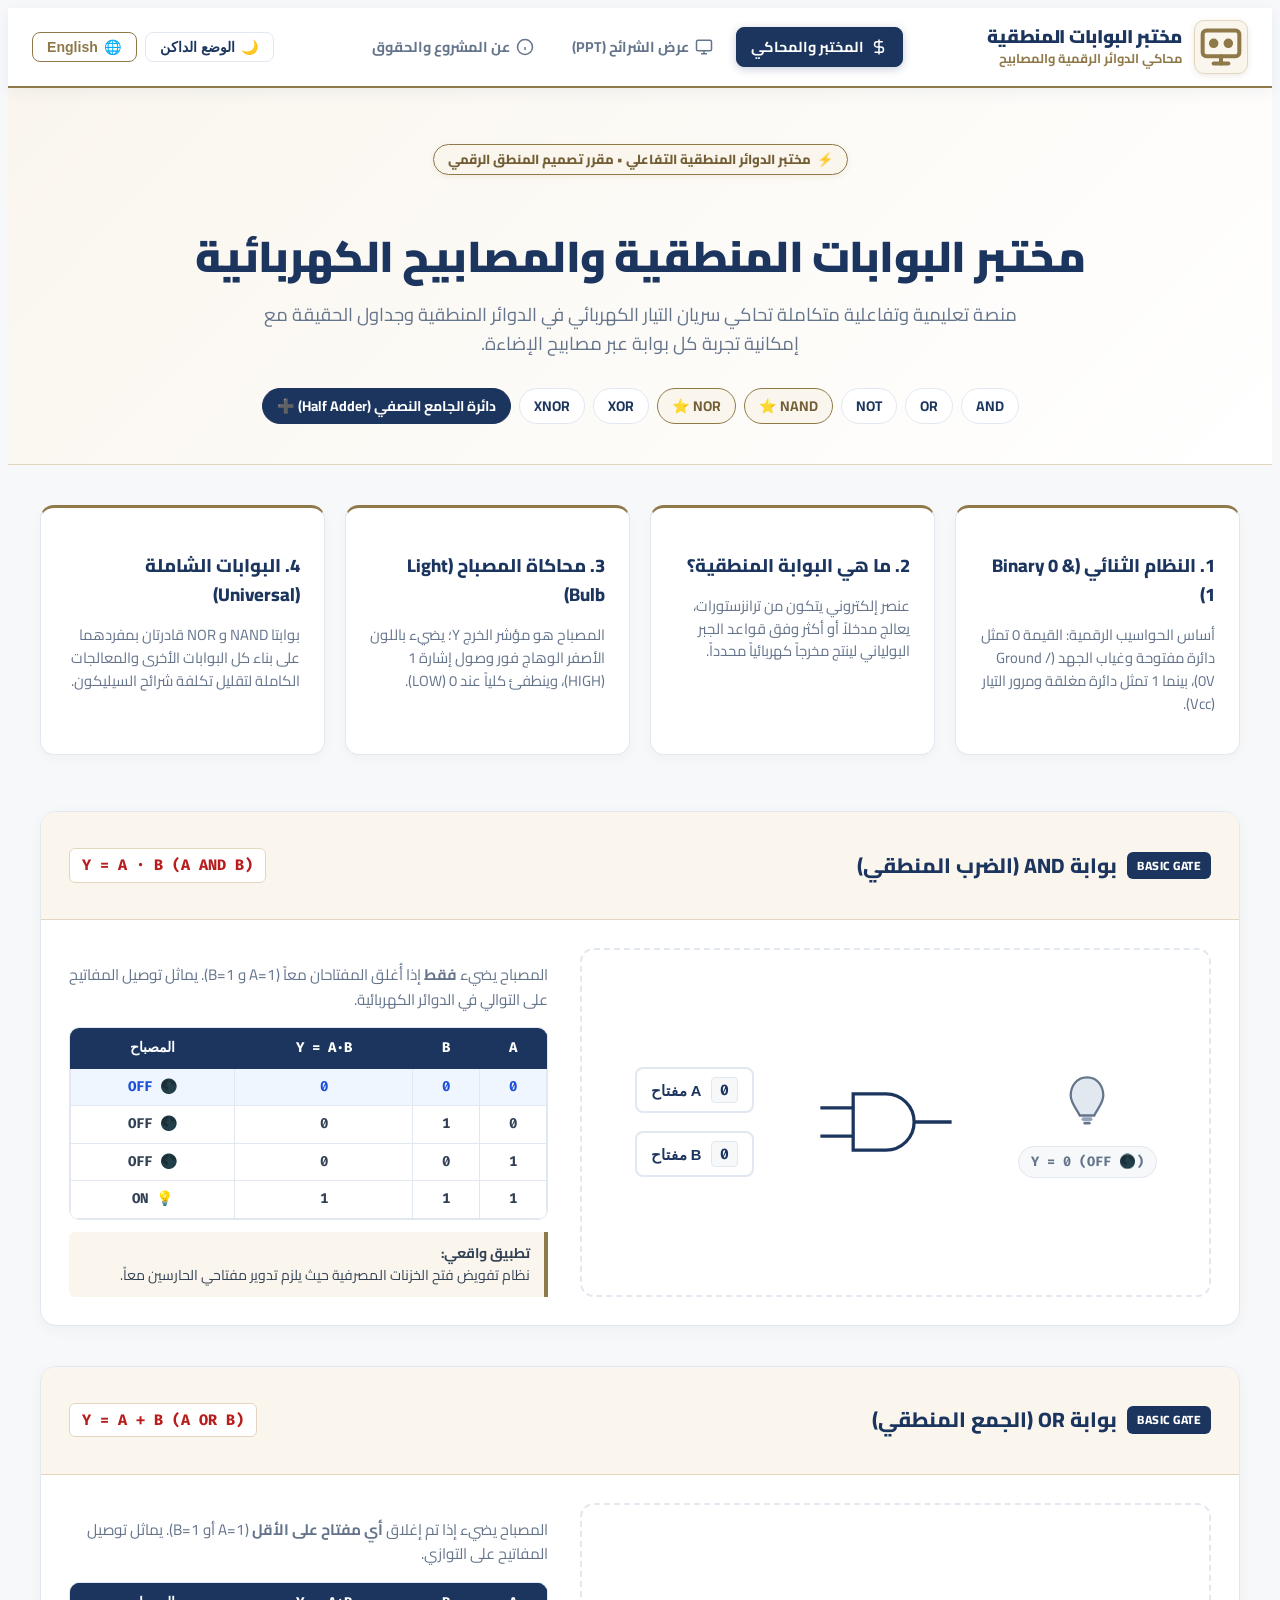
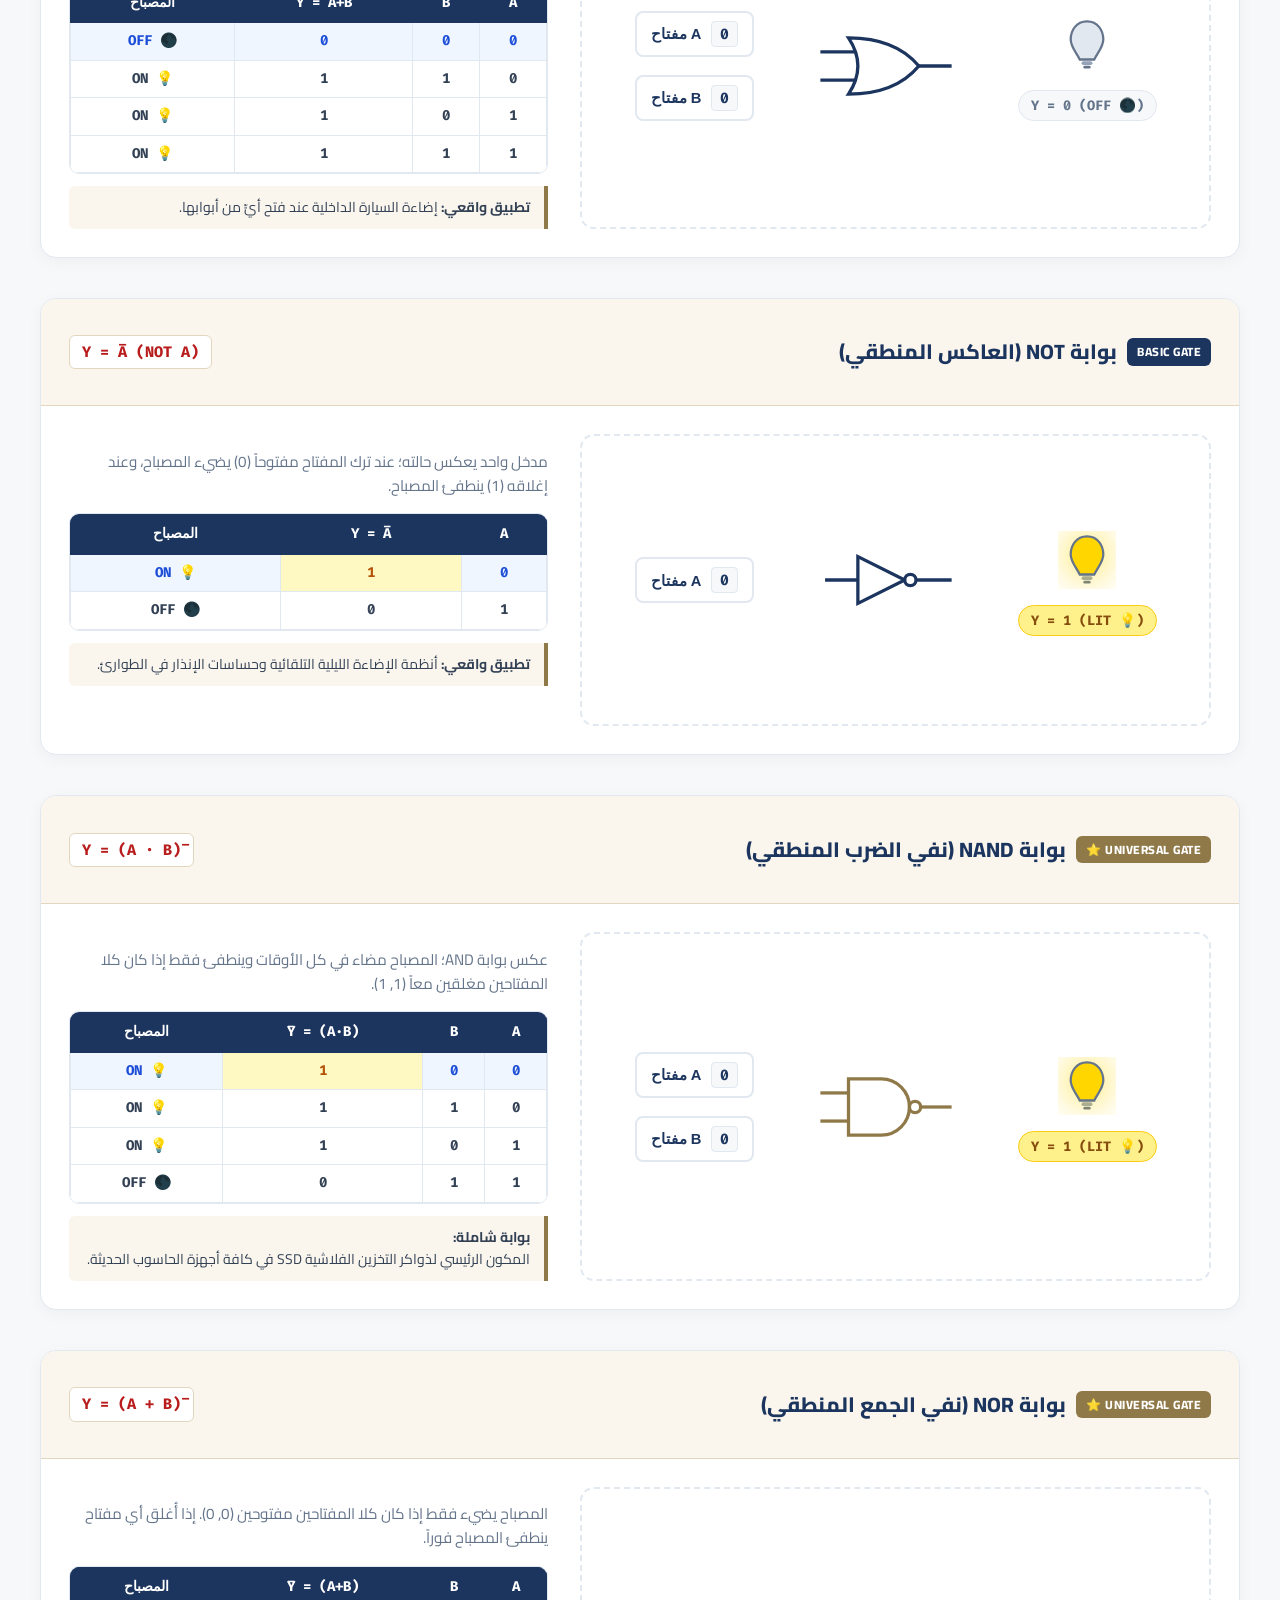
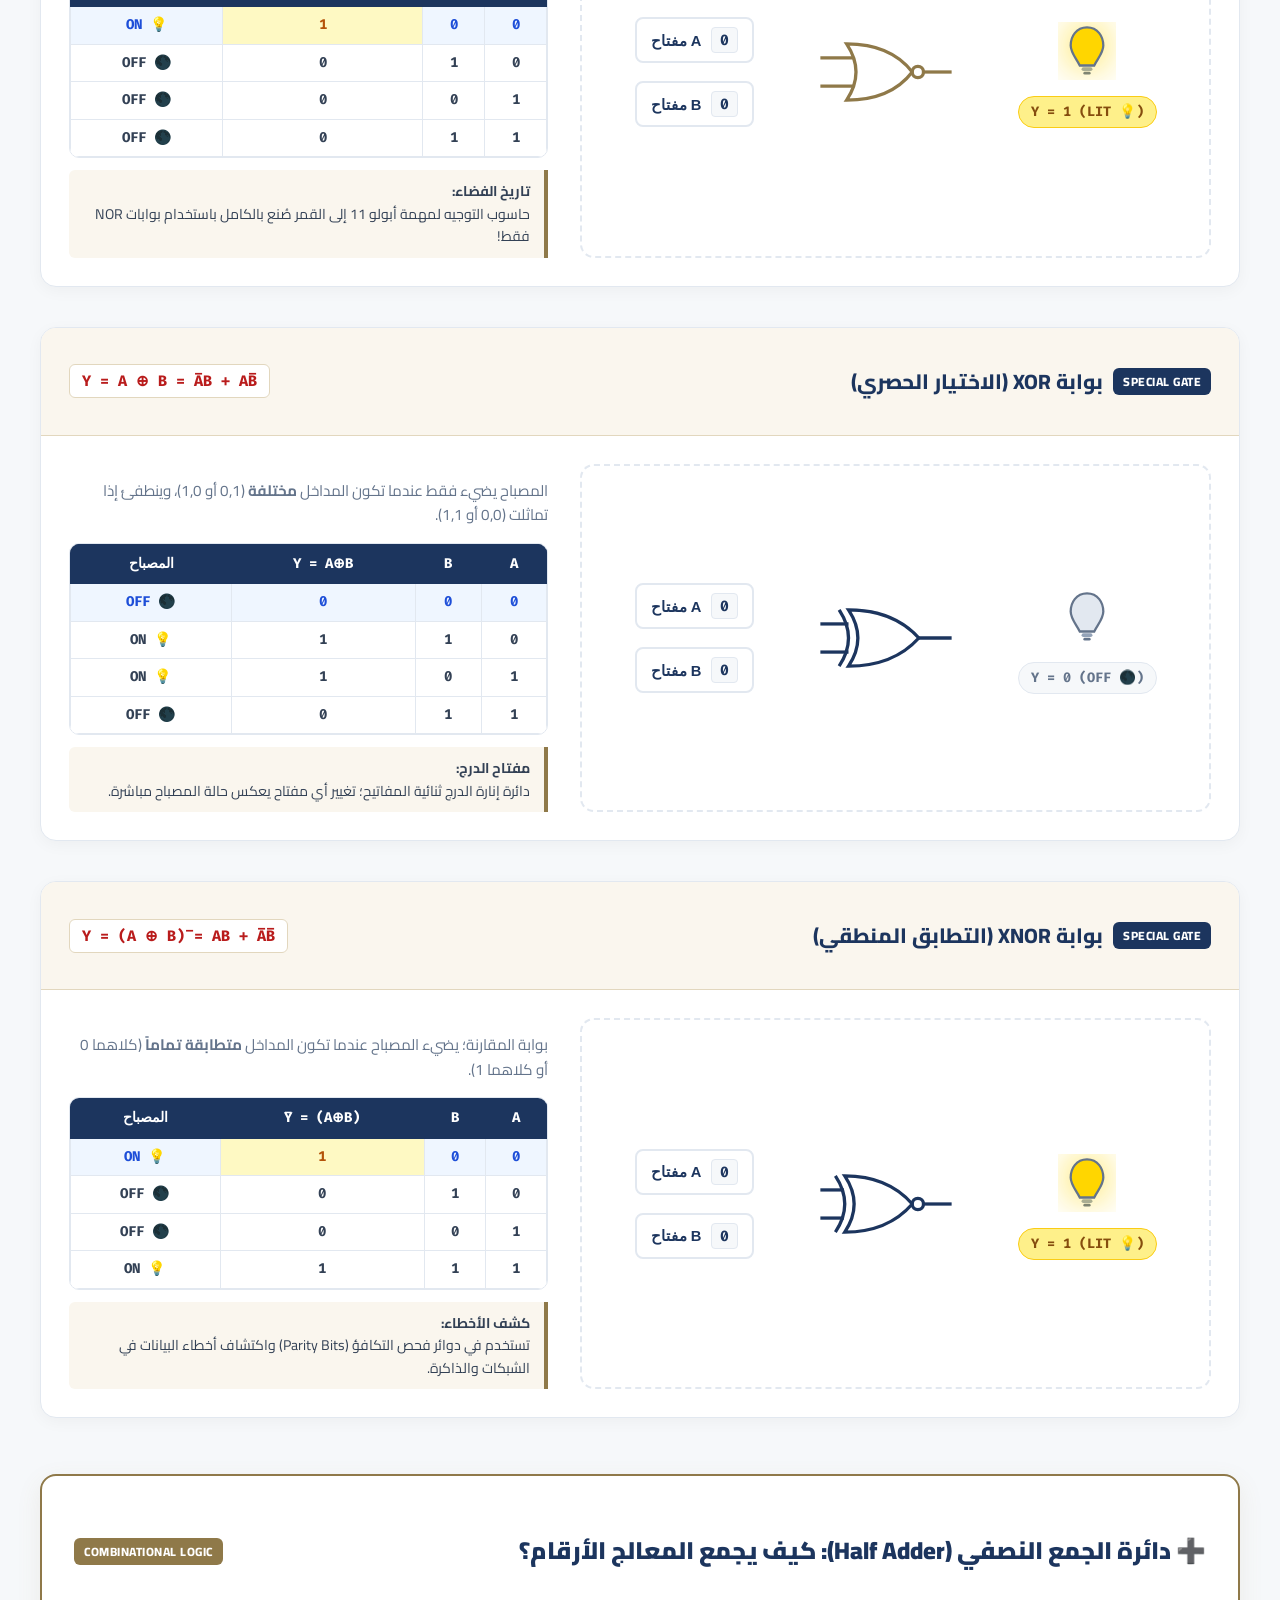
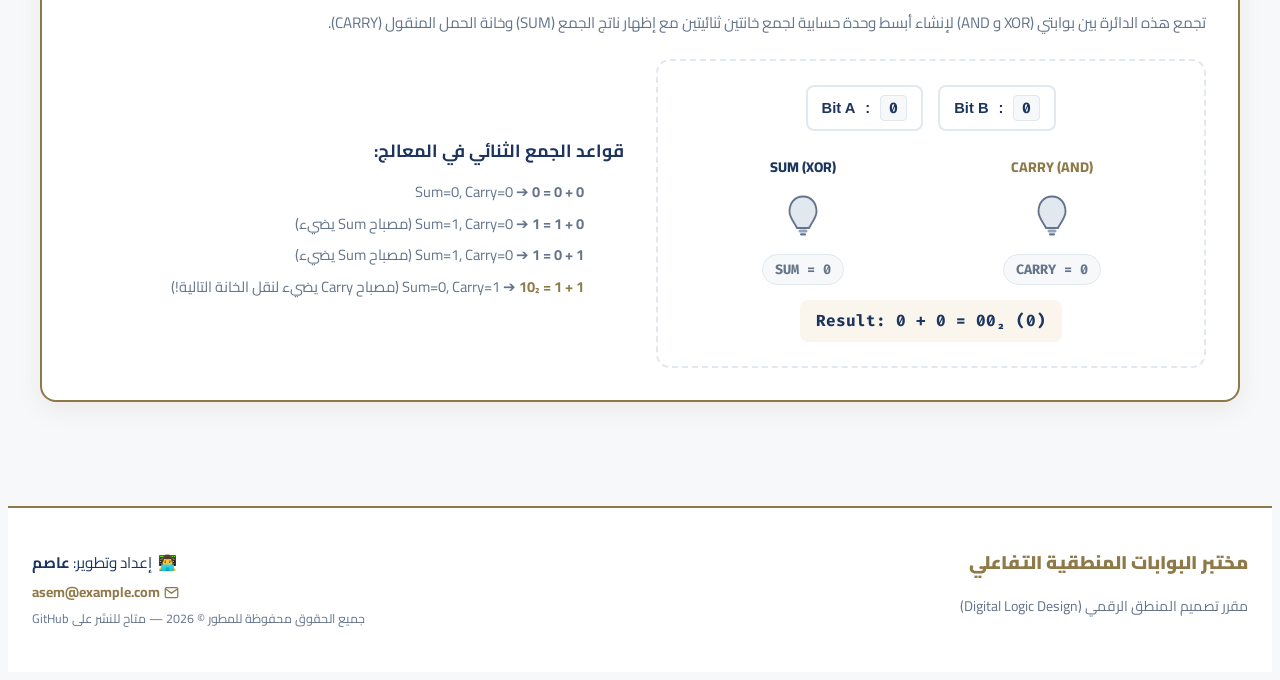
==== commit c1e5fb90: "fix: enforce LTR engineering flow for circuit diagrams and remove university mentions" ====
--- a/index.html
+++ b/index.html
@@ -196,8 +196,9 @@
       .gate-body-grid { grid-template-columns: 1fr; }
     }
 
-    /* SIMULATION WORKBENCH */
+    /* SIMULATION WORKBENCH (ALWAYS ENFORCE LTR FOR CIRCUIT DIAGRAMS) */
     .circuit-bench {
+      direction: ltr !important; /* الهندسيات والدوائر الكهربائية دائماً من اليسار لليمين */
       background: #ffffff;
       border: 2px dashed var(--border-card);
       border-radius: 14px;
@@ -412,9 +413,9 @@
   <section class="hero-banner">
     <div class="hero-container">
       <div class="uqu-badge-pill">
-        <span>🏛️</span>
-        <span class="ar-txt">جامعة أم القرى • كلية الحاسب الآلي ونظم المعلومات</span>
-        <span class="en-txt">Umm Al-Qura University • College of Computer & Information Systems</span>
+        <span>⚡</span>
+        <span class="ar-txt">مختبر الدوائر المنطقية التفاعلي • مقرر تصميم المنطق الرقمي</span>
+        <span class="en-txt">Interactive Digital Circuits Lab • Logic Design Course</span>
       </div>
 
       <h1 class="hero-title">
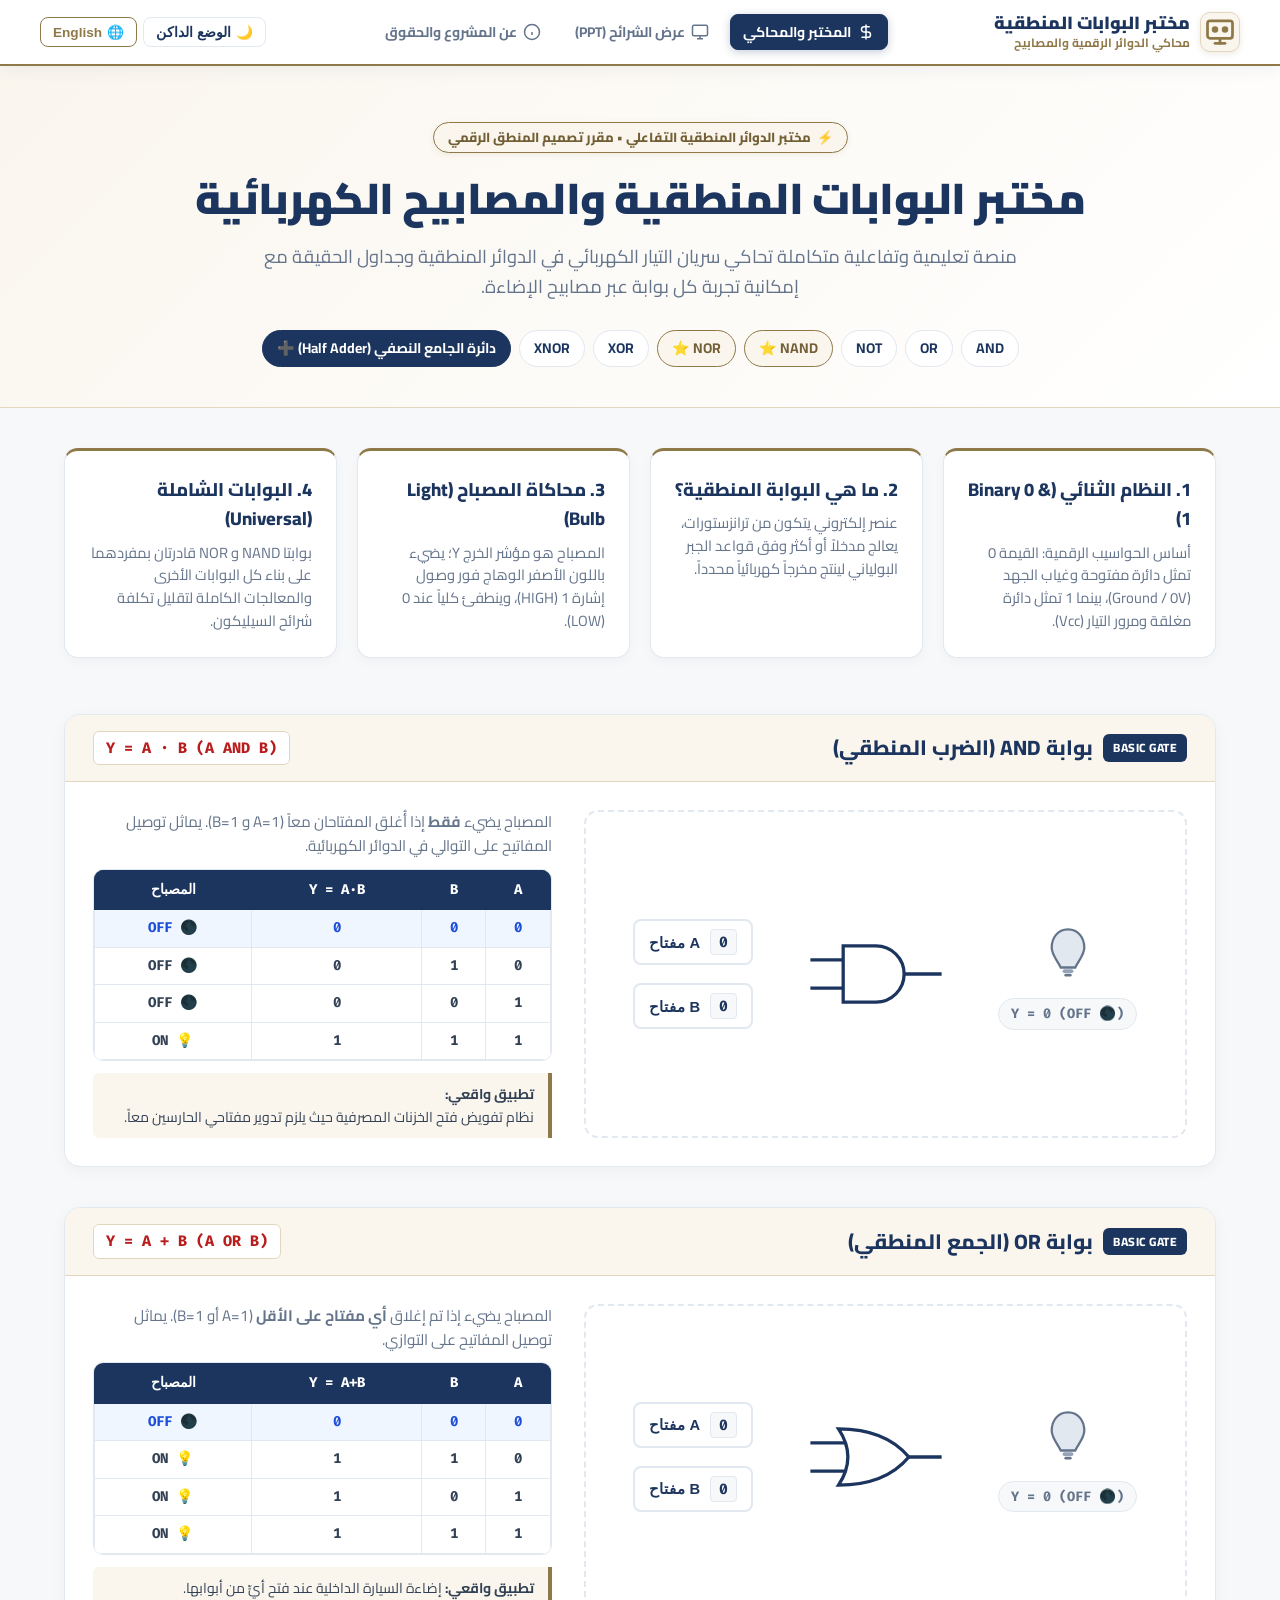
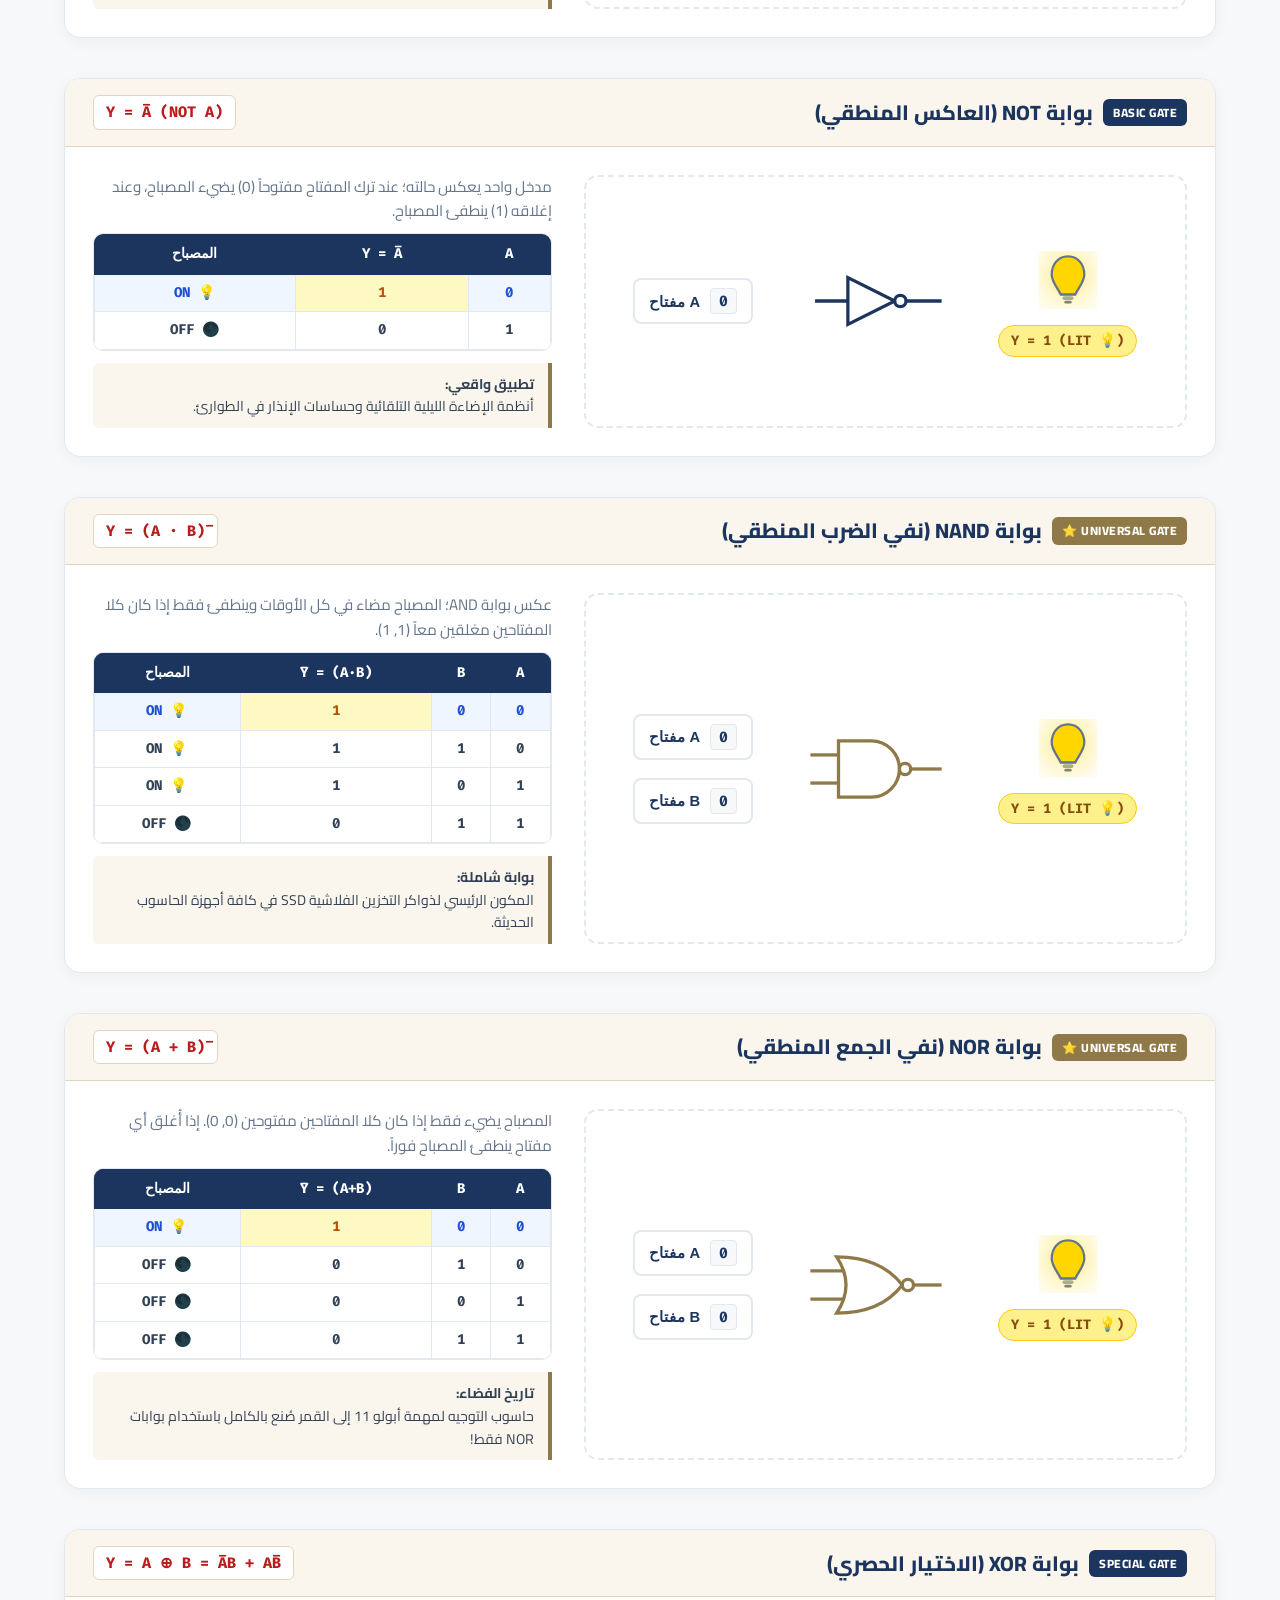
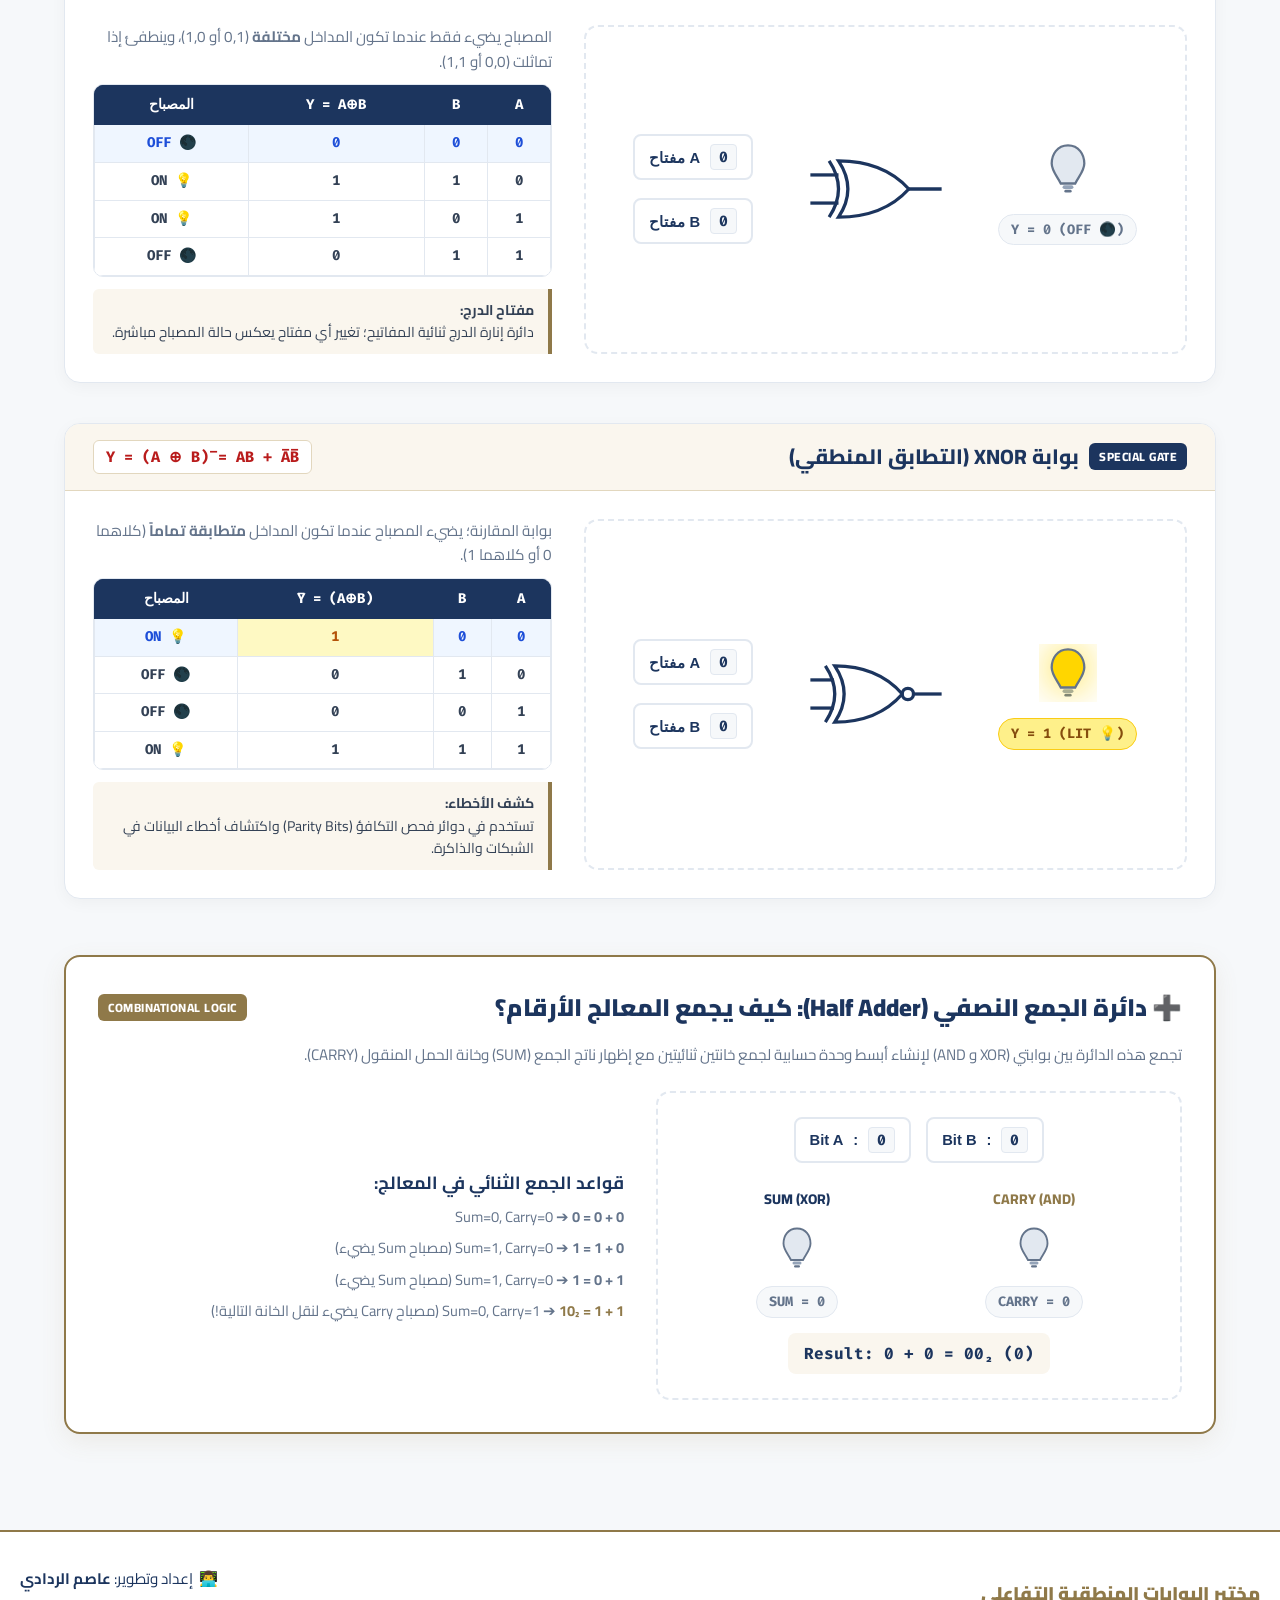
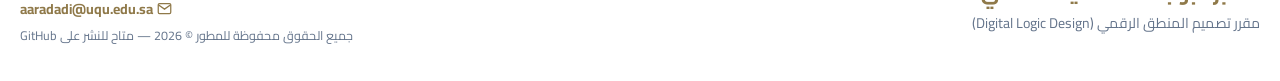
==== commit 987cda24: "fix: full mobile responsiveness for circuits, slides, and navigation" ====
--- a/index.html
+++ b/index.html
@@ -401,6 +401,75 @@
       font-size: 1.5rem;
       color: var(--uqu-navy);
       font-weight: 900;
+    }
+
+    .adder-layout-grid {
+      display: grid;
+      grid-template-columns: 1fr 1fr;
+      gap: 2rem;
+      align-items: center;
+    }
+
+    /* MOBILE PHONES RESPONSIVENESS (<= 768px) */
+    @media (max-width: 768px) {
+      .hero-title {
+        font-size: 1.85rem;
+      }
+      .hero-desc {
+        font-size: 0.95rem;
+      }
+      .lab-container {
+        padding: 1.2rem 0.8rem;
+      }
+      .gate-head {
+        padding: 0.8rem 1rem;
+        flex-direction: column;
+        align-items: flex-start;
+        gap: 8px;
+      }
+      .gate-body-grid {
+        padding: 1rem 0.8rem;
+        gap: 1.2rem;
+      }
+      .circuit-bench {
+        padding: 1rem 0.5rem;
+        gap: 6px;
+      }
+      .uqu-switch-btn {
+        padding: 6px 8px;
+        font-size: 0.8rem;
+        gap: 5px;
+      }
+      .switch-val-badge {
+        padding: 1px 5px;
+      }
+      .gate-wire-svg {
+        width: 105px;
+        height: 70px;
+      }
+      .bulb-socket {
+        width: 50px;
+        height: 50px;
+      }
+      .bulb-svg-elem {
+        width: 44px;
+        height: 44px;
+      }
+      .bulb-state-tag {
+        font-size: 0.72rem;
+        padding: 2px 8px;
+      }
+      .uqu-truth-table th, .uqu-truth-table td {
+        padding: 5px 6px;
+        font-size: 0.78rem;
+      }
+      .adder-box {
+        padding: 1.2rem 0.8rem;
+      }
+      .adder-layout-grid {
+        grid-template-columns: 1fr;
+        gap: 1.2rem;
+      }
     }
   </style>
 </head>
@@ -1009,7 +1078,7 @@
         <span class="en-txt">Combines XOR and AND gates to form the foundational binary arithmetic unit calculating SUM and CARRY.</span>
       </p>
 
-      <div style="display: grid; grid-template-columns: 1fr 1fr; gap: 2rem; align-items: center;">
+      <div class="adder-layout-grid">
         <div class="circuit-bench" style="flex-direction: column; gap: 15px;">
           <div style="display: flex; gap: 15px;">
             <button class="uqu-switch-btn" id="sw-add-a" onclick="flipAdderBit('a')">
--- a/uqu-style.css
+++ b/uqu-style.css
@@ -1,11 +1,5 @@
 /* ==========================================================================
-   UMM AL-QURA UNIVERSITY (UQU) BRAND IDENTITY & UNIFIED STYLES
-   Colors:
-   - Primary Gold:    #8F7949 (ذهبي أم القرى الرئيسي)
-   - Secondary Gold:  #C5A869 (ذهبي ثانوي فاتح)
-   - Deep Royal Navy: #1C355E (كحلي ملكي وقور)
-   - Soft Gold Sand:  #FAF6EE (خلفية عاجية رملية)
-   - Accent Warm:     #735F35 (درجة الذهبي الداكن)
+   UNIFIED STYLES & MOBILE-FIRST RESPONSIVE ARCHITECTURE
    ========================================================================== */
 
 :root {
@@ -49,12 +43,21 @@
   --uqu-border-gold: #3D3524;
 }
 
-/* Base Fonts & Typography */
+/* Base Fonts & Resets */
+* {
+  box-sizing: border-box;
+  margin: 0;
+  padding: 0;
+  -webkit-tap-highlight-color: transparent;
+}
+
 body {
   font-family: 'Cairo', 'Segoe UI', Tahoma, Geneva, Verdana, sans-serif;
   color: var(--text-body);
   background-color: var(--bg-page);
   line-height: 1.6;
+  overflow-x: hidden;
+  width: 100%;
   transition: background-color 0.25s, color 0.25s;
 }
 
@@ -70,7 +73,7 @@
 body.lang-en .ar-txt { display: none !important; }
 
 /* ==========================================================================
-   UNIFIED HEADER & NAVIGATION
+   UNIFIED HEADER & NAVIGATION (MOBILE FRIENDLY)
    ========================================================================== */
 #uqu-header {
   position: sticky;
@@ -79,29 +82,31 @@
   background: var(--bg-card);
   border-bottom: 2px solid var(--uqu-gold);
   box-shadow: 0 4px 15px rgba(28, 53, 94, 0.06);
+  width: 100%;
 }
 
 .uqu-topbar {
   max-width: 1240px;
   margin: 0 auto;
-  padding: 0.75rem 1.5rem;
+  padding: 0.75rem 1.25rem;
   display: flex;
   justify-content: space-between;
   align-items: center;
   gap: 1rem;
+  flex-wrap: wrap;
 }
 
 .uqu-brand-link {
   display: flex;
   align-items: center;
-  gap: 12px;
+  gap: 10px;
   text-decoration: none;
   color: inherit;
 }
 
 .uqu-logo-symbol {
-  width: 44px;
-  height: 44px;
+  width: 40px;
+  height: 40px;
   border-radius: 10px;
   background: var(--uqu-cream);
   border: 1.5px solid var(--uqu-border-gold);
@@ -109,6 +114,7 @@
   align-items: center;
   justify-content: center;
   padding: 4px;
+  flex-shrink: 0;
   box-shadow: 0 2px 6px rgba(143, 121, 73, 0.15);
 }
 
@@ -124,14 +130,13 @@
 
 .uqu-uni-name {
   font-weight: 900;
-  font-size: 1.15rem;
+  font-size: 1.1rem;
   color: var(--uqu-navy);
   line-height: 1.2;
-  letter-spacing: -0.3px;
 }
 
 .uqu-lab-sub {
-  font-size: 0.8rem;
+  font-size: 0.75rem;
   font-weight: 700;
   color: var(--uqu-gold);
 }
@@ -147,14 +152,15 @@
   display: flex;
   align-items: center;
   gap: 6px;
-  padding: 7px 14px;
+  padding: 6px 12px;
   border-radius: 8px;
   text-decoration: none;
-  font-size: 0.9rem;
+  font-size: 0.88rem;
   font-weight: 700;
   color: var(--text-muted);
   border: 1.5px solid transparent;
   transition: all 0.2s;
+  white-space: nowrap;
 }
 
 .uqu-nav-item:hover {
@@ -179,22 +185,23 @@
 .uqu-actions {
   display: flex;
   align-items: center;
-  gap: 8px;
+  gap: 6px;
 }
 
 .uqu-btn-action {
   background: var(--bg-card);
   border: 1.5px solid var(--border-card);
   color: var(--text-primary);
-  padding: 6px 14px;
+  padding: 6px 12px;
   border-radius: 8px;
   font-weight: 800;
-  font-size: 0.88rem;
+  font-size: 0.85rem;
   cursor: pointer;
   display: flex;
   align-items: center;
-  gap: 6px;
+  gap: 5px;
   transition: all 0.2s;
+  white-space: nowrap;
 }
 
 .uqu-btn-action:hover {
@@ -214,8 +221,9 @@
 #uqu-footer {
   background: var(--bg-card);
   border-top: 2px solid var(--uqu-gold);
-  padding: 2.5rem 1.5rem;
-  margin-top: 4rem;
+  padding: 2.2rem 1.25rem;
+  margin-top: 3.5rem;
+  width: 100%;
 }
 
 .uqu-footer-content {
@@ -290,7 +298,7 @@
   display: none;
   align-items: center;
   justify-content: center;
-  padding: 1.5rem;
+  padding: 1.2rem;
 }
 
 .uqu-modal-box {
@@ -311,7 +319,7 @@
 
 .uqu-modal-header {
   background: var(--uqu-cream);
-  padding: 1rem 1.5rem;
+  padding: 1rem 1.25rem;
   border-bottom: 1px solid var(--uqu-border-gold);
   display: flex;
   justify-content: space-between;
@@ -328,5 +336,49 @@
 }
 
 .uqu-modal-body {
-  padding: 1.5rem;
-}
+  padding: 1.25rem;
+}
+
+/* ==========================================================================
+   RESPONSIVE BREAKPOINTS (MOBILE & TABLETS)
+   ========================================================================== */
+@media (max-width: 768px) {
+  .uqu-topbar {
+    flex-direction: column;
+    align-items: stretch;
+    gap: 0.75rem;
+    padding: 0.6rem 1rem;
+  }
+
+  .uqu-brand-link {
+    justify-content: center;
+  }
+
+  .uqu-nav-links {
+    justify-content: center;
+    width: 100%;
+    overflow-x: auto;
+    padding-bottom: 2px;
+  }
+
+  .uqu-nav-item {
+    font-size: 0.8rem;
+    padding: 5px 8px;
+    gap: 4px;
+  }
+
+  .uqu-actions {
+    justify-content: center;
+    width: 100%;
+  }
+
+  .uqu-footer-content {
+    flex-direction: column;
+    text-align: center;
+    align-items: center;
+  }
+
+  .uqu-footer-meta {
+    align-items: center !important;
+  }
+}
